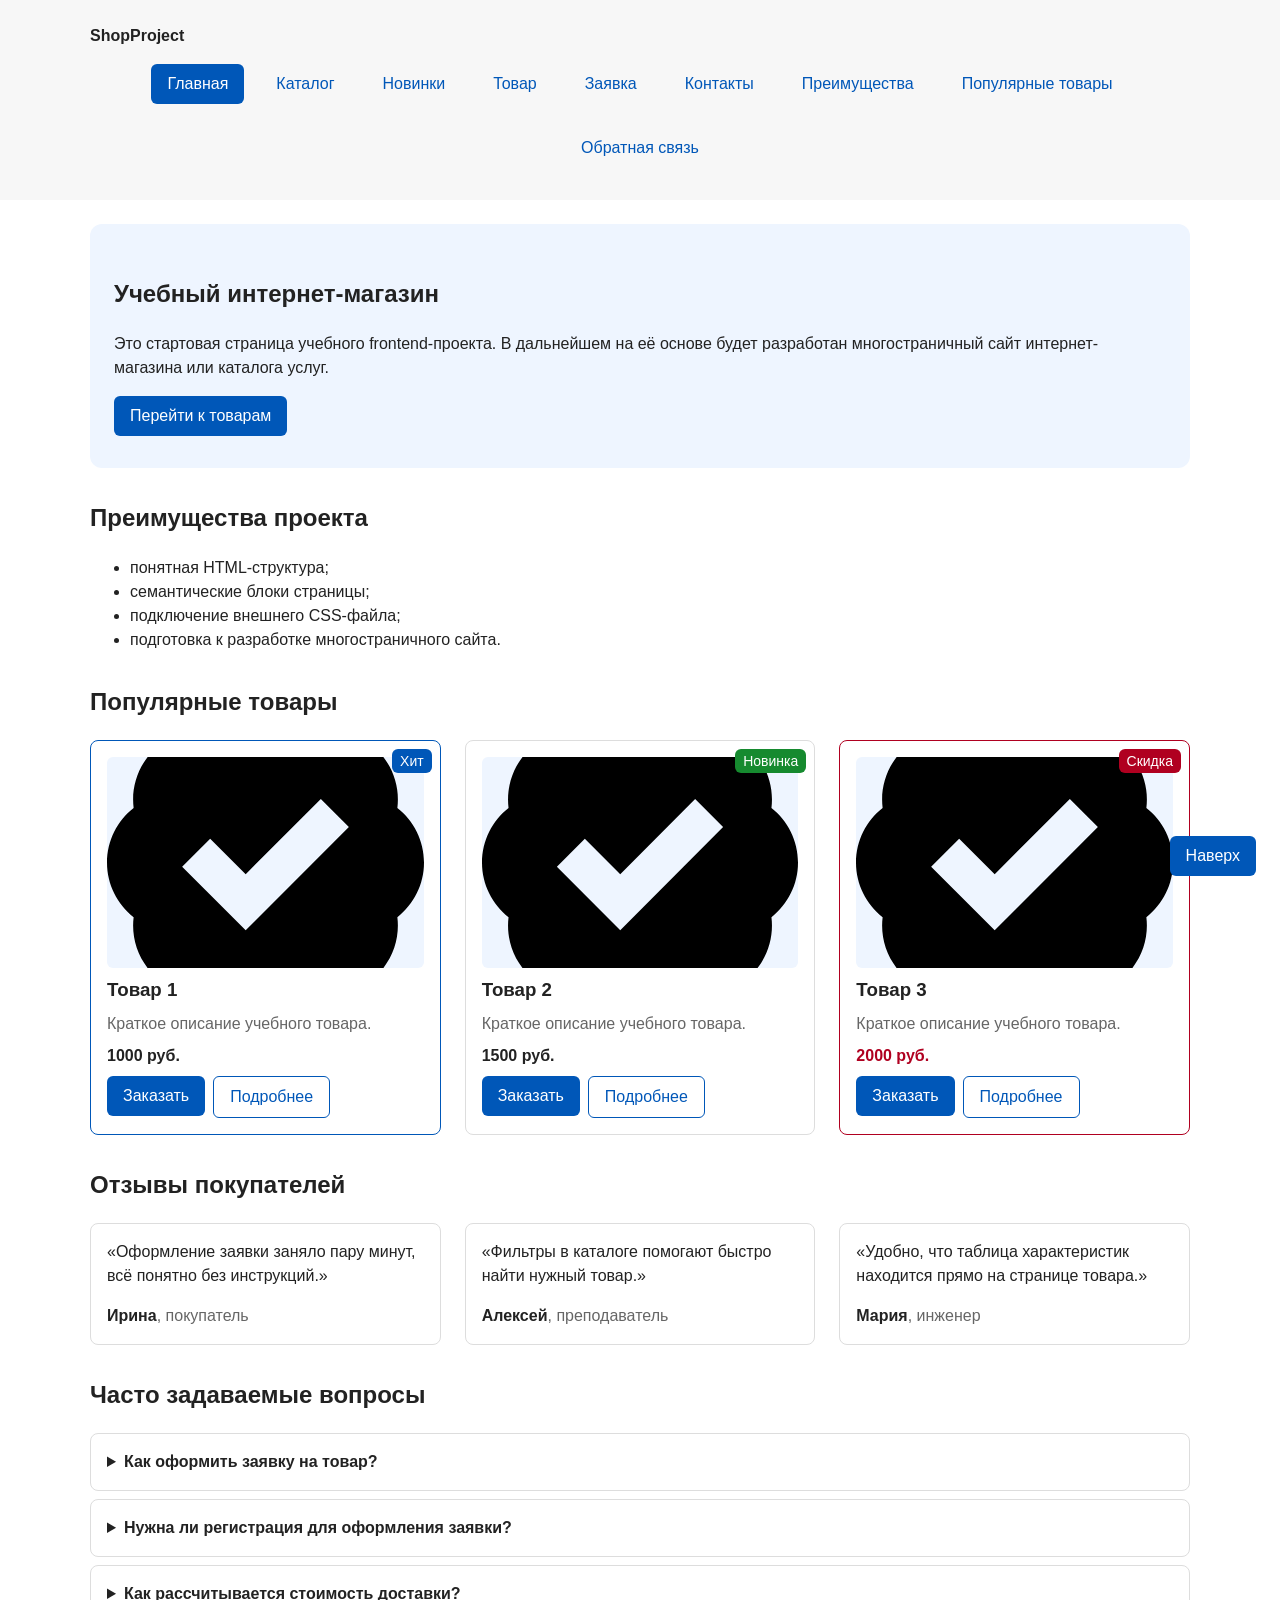
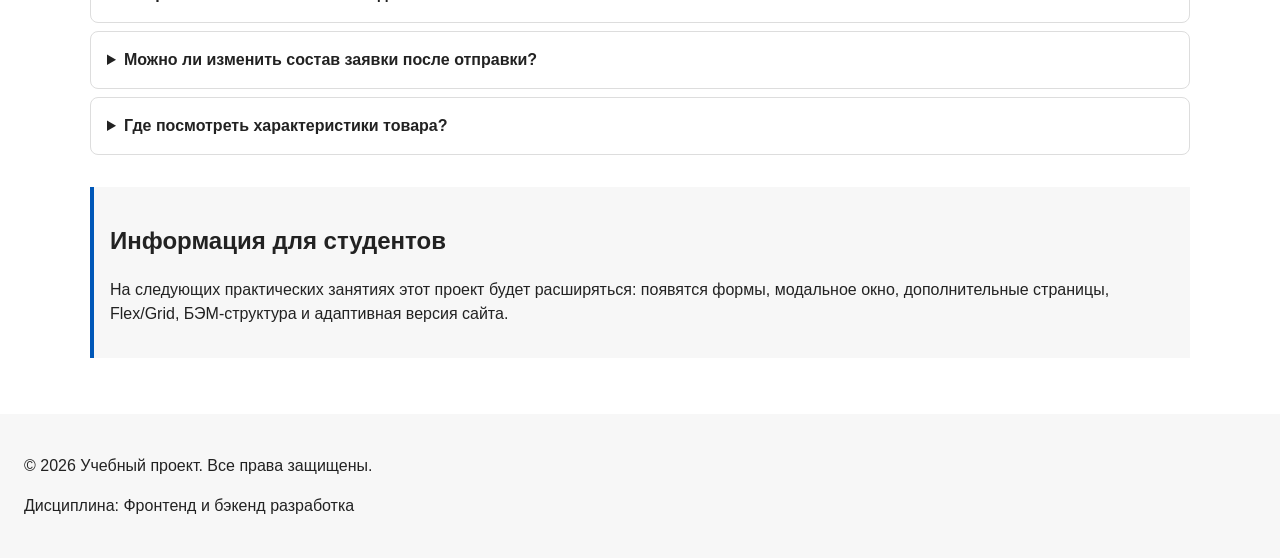
==== index.html @ cd1ceaf6 "chore: перенос проекта КР №1 как основы КР №3 Исходный код взят из github.com/gothplug/kr1_front (ве" ====
<!DOCTYPE html>
<html lang="ru">
<head>
  <meta property="og:type" content="website">
  <meta property="og:title" content="Учебный интернет-магазин">
  <meta property="og:description" content="Учебный frontend-проект интернет-магазина.">
  <meta property="og:image" content="https://gothplug.github.io/kr1_front/images/preview.jpg">
  <meta charset="UTF-8">
  <meta name="viewport" content="width=device-width, initial-scale=1.0">
  <meta name="description" content="Главная страница учебного интернет-магазина: преимущества проекта и популярные товары.">
  <title>Учебный интернет-магазин</title>
  <link rel="stylesheet" href="css/style.css">
  <script src="js/main.js" defer></script>
</head>
<body>
  <header>
    <div class="site-header">
      <a class="site-logo" href="index.html">ShopProject</a>

      <nav class="site-nav" aria-label="Основная навигация">
        <ul class="site-nav__list">
          <li class="site-nav__item"><a class="site-nav__link site-nav__link--active" href="index.html" aria-current="page">Главная</a></li>
          <li class="site-nav__item"><a class="site-nav__link" href="catalog.html">Каталог</a></li>
          <li class="site-nav__item"><a class="site-nav__link" href="category.html">Новинки</a></li>
          <li class="site-nav__item"><a class="site-nav__link" href="product.html">Товар</a></li>
          <li class="site-nav__item"><a class="site-nav__link" href="order.html">Заявка</a></li>
          <li class="site-nav__item"><a class="site-nav__link" href="contacts.html">Контакты</a></li>
          <li class="site-nav__item"><a class="site-nav__link" href="index.html#advantages">Преимущества</a></li>
          <li class="site-nav__item"><a class="site-nav__link" href="index.html#popular">Популярные товары</a></li>
          <li class="site-nav__item"><a class="site-nav__link" href="index.html#contacts">Обратная связь</a></li>
        </ul>
      </nav>
    </div>
  </header>

  <main>
    <section class="hero">
      <h1>Учебный интернет-магазин</h1>
      <p>
        Это стартовая страница учебного frontend-проекта.
        В дальнейшем на её основе будет разработан многостраничный сайт
        интернет-магазина или каталога услуг.
      </p>
      <a class="button button--primary" href="#popular">Перейти к товарам</a>
    </section>

    <section class="section" id="advantages">
      <h2>Преимущества проекта</h2>

      <ul class="advantages-list">
        <li>понятная HTML-структура;</li>
        <li>семантические блоки страницы;</li>
        <li>подключение внешнего CSS-файла;</li>
        <li>подготовка к разработке многостраничного сайта.</li>
      </ul>
    </section>

    <section class="section" id="popular">
      <h2>Популярные товары</h2>

      <div class="products-grid">
        <article class="product-card product-card--featured">
          <img class="product-card__image" src="images/product-1.svg" alt="Товар 1" width="600" height="400" loading="lazy">
          <span class="product-card__badge product-card__badge--hit">Хит</span>
          <h3 class="product-card__title">Товар 1</h3>
          <p class="product-card__description">Краткое описание учебного товара.</p>
          <p class="product-card__price">1000 руб.</p>
          <div class="product-card__actions">
            <button class="button button--primary product-card__button product-card__button--order" type="button" data-product="Товар 1">
              Заказать
            </button>
            <a class="button button--secondary product-card__button" href="product.html">Подробнее</a>
          </div>
        </article>

        <article class="product-card">
          <img class="product-card__image" src="images/product-2.svg" alt="Товар 2" width="600" height="400" loading="lazy">
          <span class="product-card__badge product-card__badge--new">Новинка</span>
          <h3 class="product-card__title">Товар 2</h3>
          <p class="product-card__description">Краткое описание учебного товара.</p>
          <p class="product-card__price">1500 руб.</p>
          <div class="product-card__actions">
            <button class="button button--primary product-card__button product-card__button--order" type="button" data-product="Товар 2">
              Заказать
            </button>
            <a class="button button--secondary product-card__button" href="product.html">Подробнее</a>
          </div>
        </article>

        <article class="product-card product-card--discount">
          <img class="product-card__image" src="images/product-3.svg" alt="Товар 3" width="600" height="400" loading="lazy">
          <span class="product-card__badge">Скидка</span>
          <h3 class="product-card__title">Товар 3</h3>
          <p class="product-card__description">Краткое описание учебного товара.</p>
          <p class="product-card__price">2000 руб.</p>
          <div class="product-card__actions">
            <button class="button button--primary product-card__button product-card__button--order" type="button" data-product="Товар 3">
              Заказать
            </button>
            <a class="button button--secondary product-card__button" href="product.html">Подробнее</a>
          </div>
        </article>
      </div>
    </section>

    <section class="section" id="reviews">
      <h2>Отзывы покупателей</h2>

      <div class="reviews-grid">
        <article class="review-card">
          <blockquote class="review-card__text">
            <p>Оформление заявки заняло пару минут, всё понятно без инструкций.</p>
          </blockquote>
          <p class="review-card__author">
            <cite class="review-card__name">Ирина</cite>,
            <span class="review-card__role">покупатель</span>
          </p>
        </article>

        <article class="review-card">
          <blockquote class="review-card__text">
            <p>Фильтры в каталоге помогают быстро найти нужный товар.</p>
          </blockquote>
          <p class="review-card__author">
            <cite class="review-card__name">Алексей</cite>,
            <span class="review-card__role">преподаватель</span>
          </p>
        </article>

        <article class="review-card">
          <blockquote class="review-card__text">
            <p>Удобно, что таблица характеристик находится прямо на странице товара.</p>
          </blockquote>
          <p class="review-card__author">
            <cite class="review-card__name">Мария</cite>,
            <span class="review-card__role">инженер</span>
          </p>
        </article>
      </div>
    </section>

    <section class="section" id="faq">
      <h2>Часто задаваемые вопросы</h2>

      <div class="faq">
        <details class="faq__item">
          <summary class="faq__question">Как оформить заявку на товар?</summary>
          <p class="faq__answer">
            Откройте карточку товара и нажмите «Оформить заявку» либо заполните форму
            на странице «Заявка».
          </p>
        </details>

        <details class="faq__item">
          <summary class="faq__question">Нужна ли регистрация для оформления заявки?</summary>
          <p class="faq__answer">
            Нет. Для отправки заявки достаточно указать имя, e-mail и телефон.
          </p>
        </details>

        <details class="faq__item">
          <summary class="faq__question">Как рассчитывается стоимость доставки?</summary>
          <p class="faq__answer">
            Стоимость доставки зависит от региона. Точная сумма указывается
            в ответе на заявку.
          </p>
        </details>

        <details class="faq__item">
          <summary class="faq__question">Можно ли изменить состав заявки после отправки?</summary>
          <p class="faq__answer">
            Да, для этого свяжитесь с нами по телефону или через форму обратной связи
            на странице «Контакты».
          </p>
        </details>

        <details class="faq__item">
          <summary class="faq__question">Где посмотреть характеристики товара?</summary>
          <p class="faq__answer">
            Характеристики приведены в таблице на странице товара. Перейти к ней можно
            из каталога по ссылке «Подробнее».
          </p>
        </details>
      </div>
    </section>

    <aside class="aside-info">
      <h2>Информация для студентов</h2>
      <p>
        На следующих практических занятиях этот проект будет расширяться:
        появятся формы, модальное окно, дополнительные страницы, Flex/Grid,
        БЭМ-структура и адаптивная версия сайта.
      </p>
    </aside>
  </main>

  <footer id="contacts">
    <p>&copy; 2026 Учебный проект. Все права защищены.</p>
    <p>Дисциплина: Фронтенд и бэкенд разработка</p>
  </footer>

  <dialog
    class="order-dialog"
    id="order-dialog"
    aria-labelledby="order-dialog-title"
    aria-describedby="order-dialog-hint"
  >
    <button
      class="order-dialog__close"
      type="button"
      id="close-order-dialog"
      aria-label="Закрыть окно"
    >&times;</button>

    <h2 class="order-dialog__title" id="order-dialog-title">Оформление заявки</h2>

    <p class="order-dialog__hint" id="order-dialog-hint" aria-live="polite">
      Выбранный товар: <span id="selected-product-name">не выбран</span>
    </p>

    <form class="order-form" id="order-form" action="#" method="post" novalidate>
      <input id="selected-product" name="selected-product" type="hidden">

      <div class="order-form__field">
        <label class="order-form__label" for="order-name">Имя</label>
        <input
          class="order-form__input"
          id="order-name"
          name="name"
          type="text"
          placeholder="Введите ваше имя"
          minlength="2"
          autocomplete="given-name"
          required
        >
      </div>

      <div class="order-form__field">
        <label class="order-form__label" for="order-email">E-mail</label>
        <input
          class="order-form__input"
          id="order-email"
          name="email"
          type="email"
          placeholder="example@mail.ru"
          autocomplete="email"
          required
        >
      </div>

      <div class="order-form__field">
        <label class="order-form__label" for="order-phone">Телефон</label>
        <input
          class="order-form__input"
          id="order-phone"
          name="phone"
          type="tel"
          inputmode="tel"
          autocomplete="tel"
          placeholder="+7 (900) 000-00-00"
          pattern="^\+7 \(\d{3}\) \d{3}-\d{2}-\d{2}$"
          aria-describedby="order-phone-hint"
          required
        >
        <small class="order-form__hint" id="order-phone-hint">Формат: +7 (900) 000-00-00</small>
      </div>

      <div class="order-form__field">
        <label class="order-form__label" for="order-date">Дата связи</label>
        <input
          class="order-form__input"
          id="order-date"
          name="date"
          type="date"
        >
      </div>

      <div class="order-form__field">
        <label class="order-form__label" for="order-topic">Тема заявки</label>
        <select
          class="order-form__input"
          id="order-topic"
          name="topic"
          required
        >
          <option value="">Выберите тему</option>
          <option value="product">Заказ товара</option>
          <option value="consultation">Консультация</option>
          <option value="delivery">Доставка</option>
        </select>
      </div>

      <div class="order-form__field">
        <label class="order-form__label" for="order-comment">Комментарий</label>
        <textarea
          class="order-form__input"
          id="order-comment"
          name="comment"
          rows="4"
          placeholder="Укажите дополнительную информацию"
        ></textarea>
      </div>

      <div class="order-form__field order-form__field--checkbox">
        <label class="order-form__label order-form__label--checkbox">
          <input
            class="order-form__checkbox"
            id="order-agreement"
            name="agreement"
            type="checkbox"
            required
          >
          Я согласен на обработку данных
        </label>
      </div>

      <div class="order-form__actions">
        <button class="button button--primary" type="submit">
          Отправить заявку
        </button>
      </div>
    </form>
  </dialog>

  <p class="success-message" id="success-message" role="status" hidden>
    Форма успешно отправлена!
  </p>

  <a class="to-top" href="#" aria-label="Наверх">Наверх</a>
</body>
</html>
---- css/style.css ----
/* ===============================
   1. Переменные проекта
   =============================== */

:root {
  /* Основные цвета проекта */
  --color-bg: #ffffff;
  --color-text: #222222;
  --color-muted: #666666;
  --color-primary: #0057b8;
  --color-primary-dark: #003f86;
  --color-border: #dddddd;
  --color-surface: #f7f7f7;
  --color-surface-accent: #eef5ff;
  --color-danger: #b00020;
  --color-success: #168a2f;
  --color-success-bg: #eefaf0;
  --color-white: #ffffff;

  /* Отступы */
  --space-xs: 4px;
  --space-sm: 8px;
  --space-md: 16px;
  --space-lg: 24px;
  --space-xl: 32px;

  /* Скругления */
  --radius-sm: 6px;
  --radius-md: 8px;
  --radius-lg: 12px;

  /* Размеры */
  --container-width: 1100px;
}

/* ===============================
   2. Базовые стили
   =============================== */

* {
  box-sizing: border-box;
}

html {
  scroll-behavior: smooth;
}

body {
  margin: 0;
  font-family: Arial, sans-serif;
  line-height: 1.5;
  color: var(--color-text);
  background-color: var(--color-bg);
}

header,
main,
footer {
  padding: var(--space-lg);
}

header {
  background-color: var(--color-surface);
}

footer {
  background-color: var(--color-surface);
}

/* Хлебные крошки */
.breadcrumbs {
  max-width: var(--container-width);
  margin: 0 auto var(--space-md);
  font-size: 14px;
  color: var(--color-muted);
}

.breadcrumbs__link {
  color: var(--color-primary);
}

.breadcrumbs__current::before {
  content: " / ";
  color: var(--color-muted);
}

/* Разделитель между несколькими ссылками крошек */
.breadcrumbs__link + .breadcrumbs__link::before {
  content: " / ";
  color: var(--color-muted);
}

/* ===============================
   3. Общие элементы интерфейса
   =============================== */

a {
  color: var(--color-primary);
}

a:hover {
  color: var(--color-primary-dark);
}

:target {
  outline: 2px dashed var(--color-primary);
  outline-offset: 4px;
}

a:focus-visible {
  outline: 2px solid var(--color-primary);
  outline-offset: 3px;
}

/* ===============================
   Блок «Кнопка» и его модификаторы
   =============================== */

.button {
  display: inline-block;
  padding: var(--space-sm) var(--space-md);
  border: none;
  border-radius: var(--radius-sm);
  font: inherit;
  text-decoration: none;
  cursor: pointer;
}

.button--primary {
  color: var(--color-white);
  background-color: var(--color-primary);
}

.button--primary:hover {
  background-color: var(--color-primary-dark);
}

.button--secondary {
  color: var(--color-primary);
  background-color: transparent;
  border: 1px solid var(--color-primary);
}

.button--secondary:hover {
  color: var(--color-white);
  background-color: var(--color-primary);
}

.button:focus-visible {
  outline: 2px solid var(--color-primary);
  outline-offset: 3px;
}

.button:disabled,
.button--disabled {
  opacity: 0.6;
  cursor: not-allowed;
}

/* ===============================
   Блок «Кнопка наверх»
   =============================== */

.to-top {
  position: fixed;
  right: var(--space-lg);
  bottom: var(--space-lg);
  z-index: 10;
  padding: var(--space-sm) var(--space-md);
  color: var(--color-white);
  background-color: var(--color-primary);
  border-radius: var(--radius-sm);
  text-decoration: none;
}

.to-top:hover {
  color: var(--color-white);
  background-color: var(--color-primary-dark);
}

.to-top:focus-visible {
  outline: 2px solid var(--color-primary);
  outline-offset: 3px;
}

/* ===============================
   4. Хедер и навигация
   =============================== */

.site-header {
  max-width: var(--container-width);
  margin: 0 auto;
}

.site-logo {
  font-weight: bold;
  text-decoration: none;
  color: var(--color-text);
}

.site-nav__list {
  display: flex;
  flex-wrap: wrap;
  justify-content: center;
  align-items: center;
  gap: var(--space-md);
  padding: 0;
  margin: var(--space-md) 0 0;
  list-style: none;
}

.site-nav__item {
  margin-bottom: var(--space-sm);
}

.site-nav__link {
  display: inline-block;
  padding: var(--space-sm) var(--space-md);
  color: var(--color-primary);
  text-decoration: none;
  border-radius: var(--radius-sm);
}

.site-nav__link:hover {
  color: var(--color-white);
  background-color: var(--color-primary);
}

.site-nav__link--active,
.site-nav__link[aria-current="page"] {
  color: var(--color-white);
  background-color: var(--color-primary);
}

/* ===============================
   5. Компоненты страницы
   =============================== */

.hero {
  max-width: var(--container-width);
  margin: 0 auto var(--space-xl);
  padding: var(--space-xl) var(--space-lg);
  background-color: var(--color-surface-accent);
  border-radius: var(--radius-lg);
}

.section {
  max-width: var(--container-width);
  margin: 0 auto var(--space-xl);
}

.section h2 {
  margin-top: 0;
}

/* Карточка товара */
.product-card {
  position: relative;
  display: flex;
  flex-direction: column;
  gap: var(--space-sm);
  padding: var(--space-md);
  border: 1px solid var(--color-border);
  border-radius: var(--radius-md);
  background-color: var(--color-bg);
}

.product-card:hover {
  border-color: var(--color-primary);
}

.product-card--featured {
  border-color: var(--color-primary);
}

.product-card--discount {
  border-color: var(--color-danger);
}

/* Бейдж карточки: позиционируется относительно самой карточки */
.product-card__badge {
  position: absolute;
  top: var(--space-sm);
  right: var(--space-sm);
  z-index: 1;
  padding: 4px 8px;
  font-size: 14px;
  line-height: 1.2;
  color: var(--color-white);
  background-color: var(--color-danger);
  border-radius: var(--radius-sm);
}

.product-card__badge--hit {
  background-color: var(--color-primary);
}

.product-card__badge--new {
  background-color: var(--color-success);
}

/* Изображение карточки */
.product-card__image {
  display: block;
  width: 100%;
  height: auto;
  aspect-ratio: 3 / 2;
  object-fit: cover;
  border-radius: var(--radius-sm);
  background-color: var(--color-surface-accent);
}

.product-card__title {
  margin: 0;
  color: var(--color-text);
}

.product-card__description {
  margin: 0;
  color: var(--color-muted);
}

.product-card__price {
  margin: 0;
  font-weight: 700;
}

.product-card--discount .product-card__price {
  color: var(--color-danger);
}

.product-card__actions {
  display: flex;
  flex-wrap: wrap;
  gap: var(--space-sm);
  margin-top: auto;
}

.product-card__button {
  margin-top: auto;
  align-self: flex-start;
}

.product-card__actions .product-card__button {
  margin-top: 0;
}

.aside-info {
  max-width: var(--container-width);
  margin: 0 auto var(--space-xl);
  padding: var(--space-md);
  border-left: 4px solid var(--color-primary);
  background-color: var(--color-surface);
}

/* ===============================
   6. Каталог: раскладка, фильтры, сетка товаров
   =============================== */

.catalog-layout {
  max-width: var(--container-width);
  margin: 0 auto var(--space-xl);
  display: grid;
  grid-template-columns: 260px 1fr;
  grid-template-areas: "filters products";
  gap: var(--space-lg);
}

.catalog-filters {
  position: sticky;
  top: var(--space-md);
  z-index: 1;
  grid-area: filters;
  padding: var(--space-md);
  border: 1px solid var(--color-border);
  border-radius: var(--radius-md);
  background-color: var(--color-surface);
  align-self: start;
}

.catalog-filters h2 {
  margin-top: 0;
}

.catalog-products {
  grid-area: products;
  min-width: 0;
}

.filters-form {
  display: grid;
  gap: var(--space-md);
}

.filters-form__group {
  margin: 0;
  padding: var(--space-md);
  border: 1px solid var(--color-border);
  border-radius: var(--radius-sm);
  background-color: var(--color-bg);
}

.filters-form__legend {
  font-weight: 700;
  padding: 0 var(--space-xs);
}

.filters-form__label {
  display: block;
  margin-bottom: var(--space-sm);
}

/* Категории — чекбокс и подпись в одну строку */
.filters-form__label--choice {
  display: inline-flex;
  align-items: center;
  gap: var(--space-sm);
  cursor: pointer;
}

/* Подписи полей «От» и «До» — блок над инпутом */
.filters-form__label--price {
  display: block;
  margin: var(--space-sm) 0 var(--space-xs);
  font-size: 14px;
  color: var(--color-muted);
}

.filters-form__input {
  width: 100%;
  padding: 8px 10px;
  border: 1px solid var(--color-border);
  border-radius: var(--radius-sm);
  font: inherit;
}

.filters-form__input:hover {
  border-color: var(--color-primary);
}

.filters-form__input:focus-visible {
  outline: 2px solid var(--color-primary);
  outline-offset: 2px;
}

.products-grid {
  display: grid;
  grid-template-columns: repeat(3, 1fr);
  gap: var(--space-lg);
}

/* Категории каталога */
.catalog-categories {
  max-width: var(--container-width);
  margin: 0 auto var(--space-lg);
}

.catalog-categories__list {
  display: flex;
  flex-wrap: wrap;
  gap: var(--space-sm);
  padding: 0;
  margin: 0;
  list-style: none;
}

.catalog-categories__link {
  display: inline-block;
  padding: var(--space-xs) var(--space-md);
  border: 1px solid var(--color-border);
  border-radius: var(--radius-sm);
  text-decoration: none;
}

.catalog-categories__link:hover {
  border-color: var(--color-primary);
}

.catalog-categories__link:focus-visible {
  outline: 2px solid var(--color-primary);
  outline-offset: 3px;
}

.catalog-categories__link--active {
  color: var(--color-white);
  background-color: var(--color-primary);
  border-color: var(--color-primary);
}

/* ===============================
   7. Страница товара и таблица характеристик
   =============================== */

.product-detail {
  max-width: var(--container-width);
  margin: 0 auto var(--space-xl);
  display: grid;
  grid-template-columns: minmax(0, 1fr) minmax(0, 1fr);
  gap: var(--space-lg);
  align-items: start;
}

.product-detail__media {
  position: relative;
}

.product-detail__image {
  display: block;
  width: 100%;
  height: auto;
  border: 1px solid var(--color-border);
  border-radius: var(--radius-md);
  background-color: var(--color-surface-accent);
}

.product-detail__info {
  display: flex;
  flex-direction: column;
  gap: var(--space-sm);
  align-items: flex-start;
}

.product-detail__title {
  margin: 0;
}

.product-detail__description {
  margin: 0;
  color: var(--color-muted);
}

.product-detail__price {
  margin: 0;
  font-size: 20px;
  font-weight: 700;
}

.product-detail__meta {
  padding: 0;
  margin: 0;
  list-style: none;
  color: var(--color-muted);
}

.product-detail__list {
  padding-left: var(--space-lg);
  margin: 0;
}

.product-detail__list-item {
  margin-bottom: var(--space-xs);
}

.product-detail__actions {
  display: flex;
  flex-wrap: wrap;
  gap: var(--space-sm);
  margin-top: var(--space-sm);
}

.product-table {
  width: 100%;
  border-collapse: collapse;
  background-color: var(--color-bg);
}

.product-table caption {
  margin-bottom: var(--space-sm);
  font-weight: 700;
  text-align: left;
}

.product-table th,
.product-table td {
  padding: var(--space-sm) var(--space-md);
  border: 1px solid var(--color-border);
  text-align: left;
}

.product-table thead th {
  background-color: var(--color-surface);
}

.product-table tbody tr:hover {
  background-color: var(--color-surface-accent);
}

/* ===============================
   8. Форма заявки и модальное окно
   =============================== */

.order-dialog {
  position: relative;
  z-index: 100;
  width: min(100% - 32px, 560px);
  padding: var(--space-lg);
  border: none;
  border-radius: var(--radius-lg);
  animation: dialog-appear 0.2s ease-out;
}

.order-dialog::backdrop {
  background-color: rgba(0, 0, 0, 0.5);
  animation: backdrop-appear 0.2s ease-out;
}

@keyframes dialog-appear {
  from {
    opacity: 0;
    transform: translateY(-12px);
  }

  to {
    opacity: 1;
    transform: translateY(0);
  }
}

@keyframes backdrop-appear {
  from {
    opacity: 0;
  }

  to {
    opacity: 1;
  }
}

/* Кнопка закрытия модального окна */
.order-dialog__close {
  position: absolute;
  top: var(--space-sm);
  right: var(--space-sm);
  z-index: 1;
  width: 32px;
  height: 32px;
  padding: 0;
  font-size: 22px;
  line-height: 1;
  color: var(--color-muted);
  background-color: transparent;
  border: 1px solid var(--color-border);
  border-radius: var(--radius-sm);
  cursor: pointer;
}

.order-dialog__close:hover {
  color: var(--color-white);
  background-color: var(--color-danger);
  border-color: var(--color-danger);
}

.order-dialog__close:focus-visible {
  outline: 2px solid var(--color-primary);
  outline-offset: 3px;
}

.order-dialog__title {
  margin: 0 var(--space-xl) var(--space-xs) 0;
}

.order-dialog__hint {
  margin: 0 0 var(--space-md);
  font-size: 14px;
  color: var(--color-muted);
}

/* Форма */
.order-form {
  display: block;
}

/* Форма на отдельной странице заявки */
.order-form--page {
  max-width: 560px;
}

.order-form__field {
  margin-bottom: var(--space-md);
}

.order-form__field--checkbox {
  margin-top: var(--space-sm);
}

.order-form__label {
  display: block;
  margin-bottom: var(--space-xs);
}

.order-form__label--checkbox {
  display: inline-flex;
  align-items: center;
  gap: var(--space-sm);
  margin-bottom: 0;
  cursor: pointer;
}

.order-form__input {
  width: 100%;
  padding: 10px 12px;
  border: 1px solid var(--color-border);
  border-radius: var(--radius-sm);
  font: inherit;
}

.order-form__input:hover {
  border-color: var(--color-primary);
}

.order-form__input:focus-visible,
.order-form__checkbox:focus-visible,
.order-form__actions .button:focus-visible {
  outline: 2px solid var(--color-primary);
  outline-offset: 3px;
}

.order-form__checkbox {
  width: auto;
}

.order-form__hint {
  display: block;
  margin-top: var(--space-xs);
  color: var(--color-muted);
}

.order-form__input[aria-invalid="true"] {
  border-color: var(--color-danger);
}

.order-form__actions {
  display: flex;
  gap: var(--space-md);
  margin-top: var(--space-lg);
}

/* Сообщение об успехе */
.success-message {
  max-width: var(--container-width);
  margin: var(--space-lg) auto;
  padding: var(--space-md);
  border-left: 4px solid var(--color-success);
  background-color: var(--color-success-bg);
}

/* ===============================
   9. Отзывы и часто задаваемые вопросы
   =============================== */

.reviews-grid {
  display: grid;
  grid-template-columns: repeat(3, 1fr);
  gap: var(--space-lg);
}

.review-card {
  display: flex;
  flex-direction: column;
  gap: var(--space-md);
  padding: var(--space-md);
  border: 1px solid var(--color-border);
  border-radius: var(--radius-md);
  background-color: var(--color-bg);
}

.review-card:hover {
  border-color: var(--color-primary);
}

.review-card__text {
  margin: 0;
}

.review-card__text p {
  margin: 0;
}

.review-card__text p::before {
  content: "«";
}

.review-card__text p::after {
  content: "»";
}

.review-card__author {
  margin: auto 0 0;
  color: var(--color-muted);
}

.review-card__name {
  font-style: normal;
  font-weight: 700;
  color: var(--color-text);
}

/* Вопросы и ответы */
.faq {
  display: grid;
  gap: var(--space-sm);
}

.faq__item {
  padding: var(--space-md);
  border: 1px solid var(--color-border);
  border-radius: var(--radius-md);
  background-color: var(--color-bg);
}

.faq__item[open] {
  border-color: var(--color-primary);
}

.faq__question {
  cursor: pointer;
  font-weight: 700;
}

.faq__question:hover {
  color: var(--color-primary);
}

.faq__question:focus-visible {
  outline: 2px solid var(--color-primary);
  outline-offset: 3px;
}

.faq__answer {
  margin: var(--space-sm) 0 0;
  color: var(--color-muted);
}

/* ===============================
   10. Адаптив
   =============================== */

@media (max-width: 900px) {
  .products-grid {
    grid-template-columns: repeat(2, 1fr);
  }

  .reviews-grid {
    grid-template-columns: repeat(2, 1fr);
  }
}

@media (max-width: 720px) {
  .catalog-layout {
    grid-template-columns: 1fr;
    grid-template-areas:
      "filters"
      "products";
  }

  .catalog-filters {
    position: static;
  }

  .product-detail {
    grid-template-columns: 1fr;
  }
}

@media (max-width: 520px) {
  .products-grid {
    grid-template-columns: 1fr;
  }

  .reviews-grid {
    grid-template-columns: 1fr;
  }

  header,
  main,
  footer {
    padding: var(--space-md);
  }

  .to-top {
    right: var(--space-md);
    bottom: var(--space-md);
  }
}
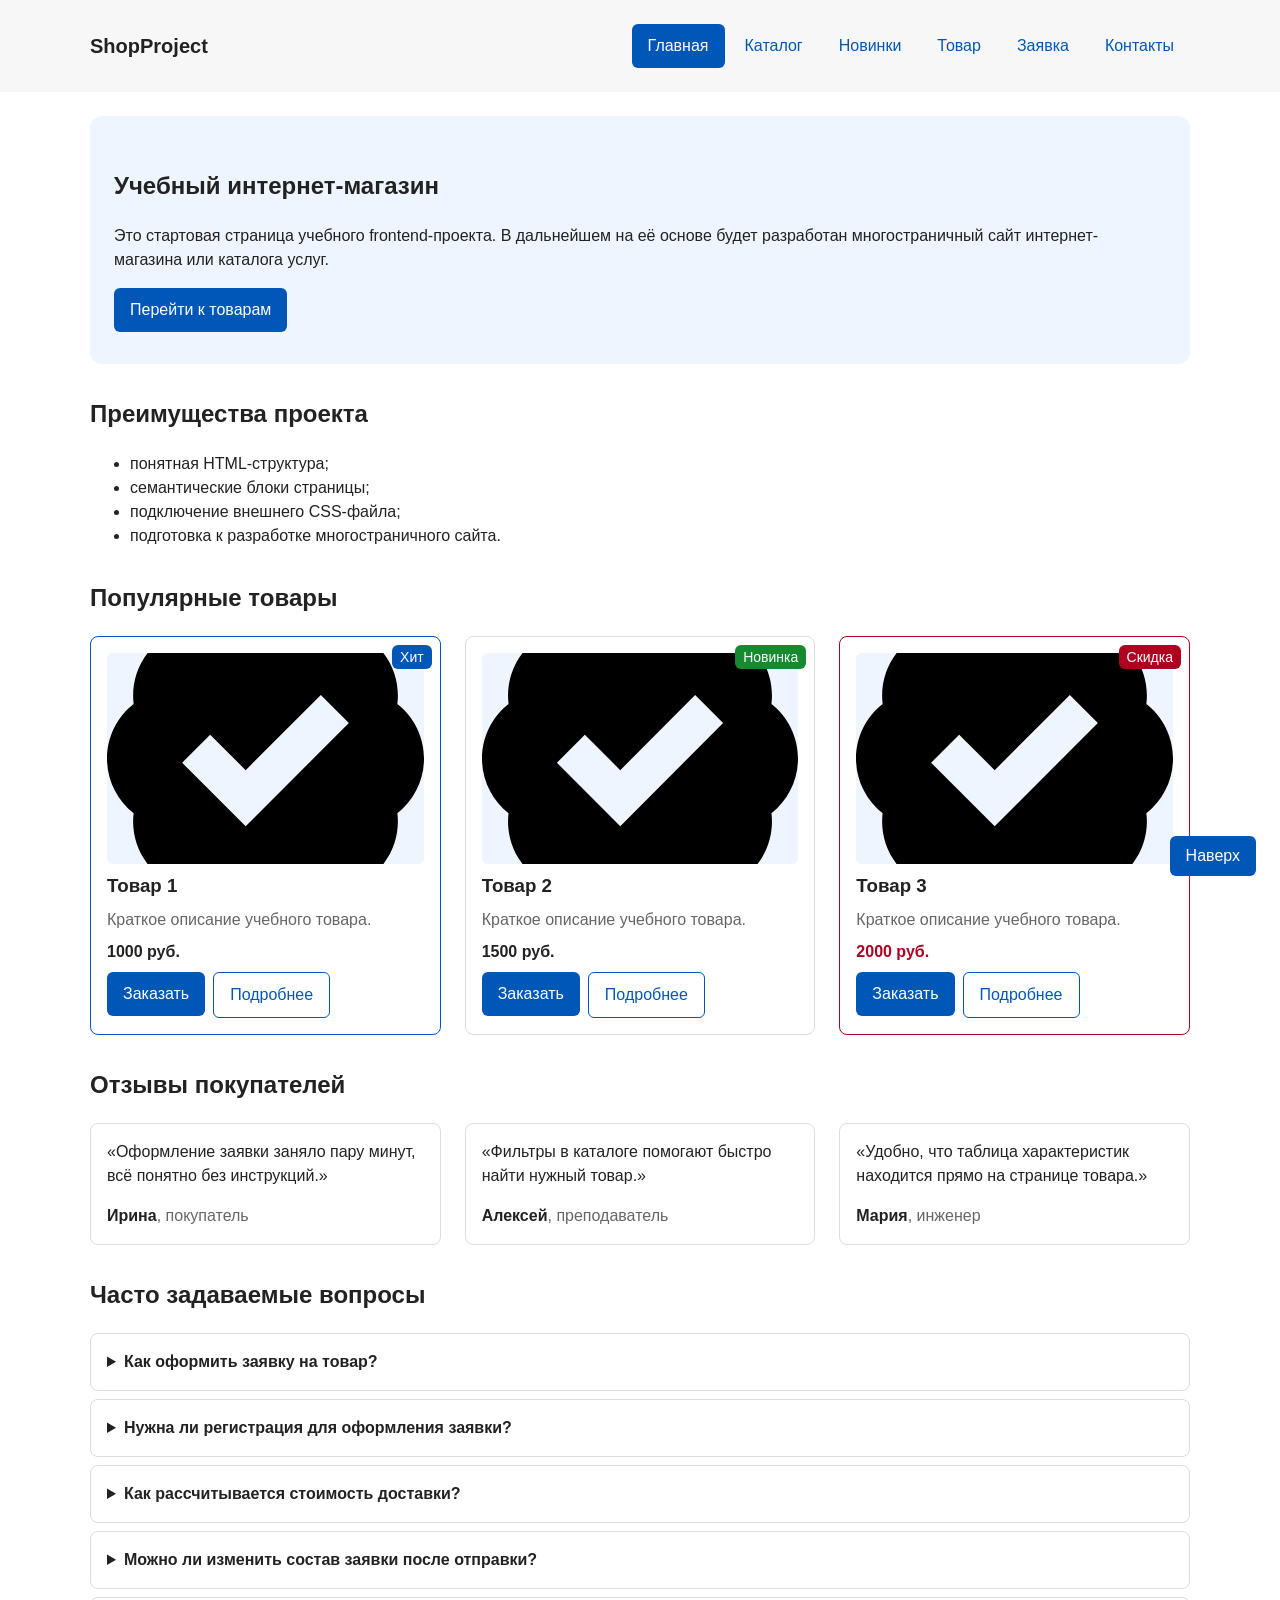
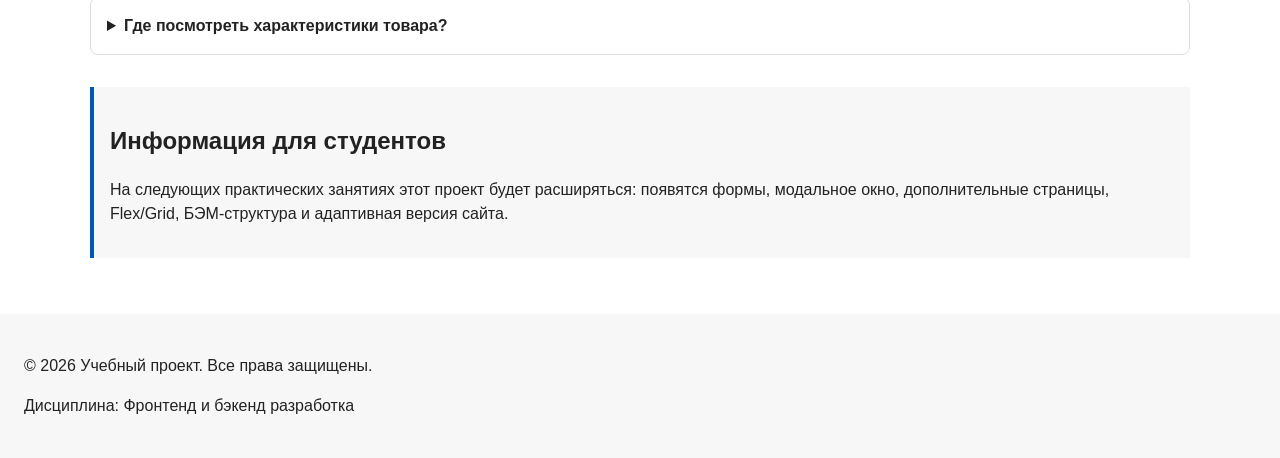
==== commit 85dccc77: "feat: Mobile First, файл responsive.css и мобильное меню - базовые стили style.css переписаны под те" ====
--- a/index.html
+++ b/index.html
@@ -1,15 +1,17 @@
 <!DOCTYPE html>
 <html lang="ru">
 <head>
+  <meta charset="UTF-8">
   <meta property="og:type" content="website">
   <meta property="og:title" content="Учебный интернет-магазин">
   <meta property="og:description" content="Учебный frontend-проект интернет-магазина.">
   <meta property="og:image" content="https://gothplug.github.io/kr1_front/images/preview.jpg">
-  <meta charset="UTF-8">
   <meta name="viewport" content="width=device-width, initial-scale=1.0">
   <meta name="description" content="Главная страница учебного интернет-магазина: преимущества проекта и популярные товары.">
   <title>Учебный интернет-магазин</title>
+  <script>document.documentElement.classList.add("js");</script>
   <link rel="stylesheet" href="css/style.css">
+  <link rel="stylesheet" href="css/responsive.css">
   <script src="js/main.js" defer></script>
 </head>
 <body>
@@ -17,7 +19,17 @@
     <div class="site-header">
       <a class="site-logo" href="index.html">ShopProject</a>
 
-      <nav class="site-nav" aria-label="Основная навигация">
+      <button
+        class="menu-toggle"
+        type="button"
+        aria-expanded="false"
+        aria-controls="site-nav"
+      >
+        <span class="menu-toggle__icon" aria-hidden="true"></span>
+        <span class="menu-toggle__text">Меню</span>
+      </button>
+
+      <nav class="site-nav" id="site-nav" aria-label="Основная навигация">
         <ul class="site-nav__list">
           <li class="site-nav__item"><a class="site-nav__link site-nav__link--active" href="index.html" aria-current="page">Главная</a></li>
           <li class="site-nav__item"><a class="site-nav__link" href="catalog.html">Каталог</a></li>
@@ -25,9 +37,6 @@
           <li class="site-nav__item"><a class="site-nav__link" href="product.html">Товар</a></li>
           <li class="site-nav__item"><a class="site-nav__link" href="order.html">Заявка</a></li>
           <li class="site-nav__item"><a class="site-nav__link" href="contacts.html">Контакты</a></li>
-          <li class="site-nav__item"><a class="site-nav__link" href="index.html#advantages">Преимущества</a></li>
-          <li class="site-nav__item"><a class="site-nav__link" href="index.html#popular">Популярные товары</a></li>
-          <li class="site-nav__item"><a class="site-nav__link" href="index.html#contacts">Обратная связь</a></li>
         </ul>
       </nav>
     </div>
--- a/css/style.css
+++ b/css/style.css
@@ -51,12 +51,16 @@
   line-height: 1.5;
   color: var(--color-text);
   background-color: var(--color-bg);
-}
-
+  /* Длинные слова и ссылки переносятся, а не растягивают страницу вбок */
+  overflow-wrap: break-word;
+}
+
+/* Mobile First: базовые отступы рассчитаны на телефон,
+   на широких экранах их увеличивает responsive.css */
 header,
 main,
 footer {
-  padding: var(--space-lg);
+  padding: var(--space-md);
 }
 
 header {
@@ -118,7 +122,9 @@
 
 .button {
   display: inline-block;
-  padding: var(--space-sm) var(--space-md);
+  /* Минимальная высота 44px — удобная цель для пальца */
+  min-height: 44px;
+  padding: 10px var(--space-md);
   border: none;
   border-radius: var(--radius-sm);
   font: inherit;
@@ -163,8 +169,8 @@
 
 .to-top {
   position: fixed;
-  right: var(--space-lg);
-  bottom: var(--space-lg);
+  right: var(--space-md);
+  bottom: var(--space-md);
   z-index: 10;
   padding: var(--space-sm) var(--space-md);
   color: var(--color-white);
@@ -187,35 +193,120 @@
    4. Хедер и навигация
    =============================== */
 
+/* Шапка — Flexbox: логотип слева, кнопка меню справа,
+   навигация переносится на отдельную строку на всю ширину */
 .site-header {
   max-width: var(--container-width);
   margin: 0 auto;
+  display: flex;
+  flex-wrap: wrap;
+  align-items: center;
+  justify-content: space-between;
+  gap: var(--space-sm) var(--space-md);
 }
 
 .site-logo {
+  font-size: 20px;
   font-weight: bold;
   text-decoration: none;
   color: var(--color-text);
 }
 
+/* Кнопка мобильного меню («бургер») */
+.menu-toggle {
+  /* Без JavaScript меню не сворачивается, поэтому и кнопка не нужна */
+  display: none;
+  align-items: center;
+  gap: var(--space-sm);
+  min-height: 44px;
+  padding: var(--space-sm) var(--space-md);
+  font: inherit;
+  color: var(--color-primary);
+  background-color: var(--color-bg);
+  border: 1px solid var(--color-primary);
+  border-radius: var(--radius-sm);
+  cursor: pointer;
+}
+
+.js .menu-toggle {
+  display: inline-flex;
+}
+
+.menu-toggle:hover {
+  color: var(--color-white);
+  background-color: var(--color-primary);
+}
+
+/* Три полоски из одного элемента и двух псевдоэлементов */
+.menu-toggle__icon,
+.menu-toggle__icon::before,
+.menu-toggle__icon::after {
+  display: block;
+  width: 18px;
+  height: 2px;
+  background-color: currentColor;
+  border-radius: 1px;
+  transition: transform 0.2s ease, background-color 0.2s ease;
+}
+
+.menu-toggle__icon {
+  position: relative;
+}
+
+.menu-toggle__icon::before,
+.menu-toggle__icon::after {
+  content: "";
+  position: absolute;
+  left: 0;
+}
+
+.menu-toggle__icon::before {
+  top: -6px;
+}
+
+.menu-toggle__icon::after {
+  top: 6px;
+}
+
+/* Открытое меню: полоски превращаются в крестик */
+.menu-toggle[aria-expanded="true"] .menu-toggle__icon {
+  background-color: transparent;
+}
+
+.menu-toggle[aria-expanded="true"] .menu-toggle__icon::before {
+  transform: translateY(6px) rotate(45deg);
+}
+
+.menu-toggle[aria-expanded="true"] .menu-toggle__icon::after {
+  transform: translateY(-6px) rotate(-45deg);
+}
+
+/* Навигация на телефоне — вертикальный список на всю ширину */
+.site-nav {
+  flex-basis: 100%;
+}
+
+.js .site-nav {
+  display: none;
+}
+
+.js .site-nav.site-nav--open {
+  display: block;
+}
+
 .site-nav__list {
   display: flex;
-  flex-wrap: wrap;
-  justify-content: center;
-  align-items: center;
-  gap: var(--space-md);
+  flex-direction: column;
+  gap: var(--space-xs);
   padding: 0;
-  margin: var(--space-md) 0 0;
+  margin: var(--space-sm) 0 0;
   list-style: none;
 }
 
-.site-nav__item {
-  margin-bottom: var(--space-sm);
-}
-
 .site-nav__link {
-  display: inline-block;
-  padding: var(--space-sm) var(--space-md);
+  display: block;
+  min-height: 44px;
+  padding: 10px var(--space-md);
   color: var(--color-primary);
   text-decoration: none;
   border-radius: var(--radius-sm);
@@ -239,7 +330,7 @@
 .hero {
   max-width: var(--container-width);
   margin: 0 auto var(--space-xl);
-  padding: var(--space-xl) var(--space-lg);
+  padding: var(--space-lg) var(--space-md);
   background-color: var(--color-surface-accent);
   border-radius: var(--radius-lg);
 }
@@ -357,19 +448,20 @@
    6. Каталог: раскладка, фильтры, сетка товаров
    =============================== */
 
+/* Каталог на телефоне: фильтры над списком, одна колонка.
+   Колонку фильтров слева добавляет responsive.css с 1024px */
 .catalog-layout {
   max-width: var(--container-width);
   margin: 0 auto var(--space-xl);
   display: grid;
-  grid-template-columns: 260px 1fr;
-  grid-template-areas: "filters products";
+  grid-template-columns: minmax(0, 1fr);
+  grid-template-areas:
+    "filters"
+    "products";
   gap: var(--space-lg);
 }
 
 .catalog-filters {
-  position: sticky;
-  top: var(--space-md);
-  z-index: 1;
   grid-area: filters;
   padding: var(--space-md);
   border: 1px solid var(--color-border);
@@ -428,6 +520,7 @@
 
 .filters-form__input {
   width: 100%;
+  min-height: 44px;
   padding: 8px 10px;
   border: 1px solid var(--color-border);
   border-radius: var(--radius-sm);
@@ -443,9 +536,11 @@
   outline-offset: 2px;
 }
 
+/* Сетка карточек — CSS Grid. На телефоне одна колонка,
+   2 и 3 колонки включаются в responsive.css */
 .products-grid {
   display: grid;
-  grid-template-columns: repeat(3, 1fr);
+  grid-template-columns: minmax(0, 1fr);
   gap: var(--space-lg);
 }
 
@@ -495,7 +590,7 @@
   max-width: var(--container-width);
   margin: 0 auto var(--space-xl);
   display: grid;
-  grid-template-columns: minmax(0, 1fr) minmax(0, 1fr);
+  grid-template-columns: minmax(0, 1fr);
   gap: var(--space-lg);
   align-items: start;
 }
@@ -698,6 +793,7 @@
 
 .order-form__input {
   width: 100%;
+  min-height: 44px;
   padding: 10px 12px;
   border: 1px solid var(--color-border);
   border-radius: var(--radius-sm);
@@ -716,7 +812,9 @@
 }
 
 .order-form__checkbox {
-  width: auto;
+  width: 20px;
+  height: 20px;
+  flex-shrink: 0;
 }
 
 .order-form__hint {
@@ -731,6 +829,7 @@
 
 .order-form__actions {
   display: flex;
+  flex-wrap: wrap;
   gap: var(--space-md);
   margin-top: var(--space-lg);
 }
@@ -750,7 +849,7 @@
 
 .reviews-grid {
   display: grid;
-  grid-template-columns: repeat(3, 1fr);
+  grid-template-columns: minmax(0, 1fr);
   gap: var(--space-lg);
 }
 
@@ -831,54 +930,4 @@
   color: var(--color-muted);
 }
 
-/* ===============================
-   10. Адаптив
-   =============================== */
-
-@media (max-width: 900px) {
-  .products-grid {
-    grid-template-columns: repeat(2, 1fr);
-  }
-
-  .reviews-grid {
-    grid-template-columns: repeat(2, 1fr);
-  }
-}
-
-@media (max-width: 720px) {
-  .catalog-layout {
-    grid-template-columns: 1fr;
-    grid-template-areas:
-      "filters"
-      "products";
-  }
-
-  .catalog-filters {
-    position: static;
-  }
-
-  .product-detail {
-    grid-template-columns: 1fr;
-  }
-}
-
-@media (max-width: 520px) {
-  .products-grid {
-    grid-template-columns: 1fr;
-  }
-
-  .reviews-grid {
-    grid-template-columns: 1fr;
-  }
-
-  header,
-  main,
-  footer {
-    padding: var(--space-md);
-  }
-
-  .to-top {
-    right: var(--space-md);
-    bottom: var(--space-md);
-  }
-}+/* Адаптивные правила (медиазапросы) вынесены в отдельный файл css/responsive.css */
--- a/css/responsive.css
+++ b/css/responsive.css
@@ -0,0 +1,128 @@
+/* =========================================================
+   responsive.css — адаптивные стили проекта (Mobile First)
+
+   Подключается ПОСЛЕ style.css, поэтому может переопределять
+   базовые правила. Базовые стили в style.css рассчитаны на
+   телефон (от 320px). Здесь — только то, что меняется при
+   увеличении экрана: медиазапросы с min-width.
+
+   Контрольные точки:
+     600px  — крупный телефон, маленький планшет
+     768px  — планшет
+     1024px — небольшой desktop
+     1440px — широкий desktop
+
+   Содержание:
+     0. Правила для любых экранов
+     1. От 600px
+     2. От 768px
+     3. От 1024px
+     4. От 1440px
+   ========================================================= */
+
+
+/* =========================================================
+   0. Правила для любых экранов
+   ========================================================= */
+
+/* Картинки и видео никогда не шире своего контейнера */
+img,
+video {
+  max-width: 100%;
+  height: auto;
+}
+
+
+/* =========================================================
+   1. От 600px — крупный телефон, маленький планшет
+   ========================================================= */
+
+@media (min-width: 600px) {
+  /* Карточки товаров и отзывы — по две в ряд */
+  .products-grid,
+  .reviews-grid {
+    grid-template-columns: repeat(2, minmax(0, 1fr));
+  }
+}
+
+
+/* =========================================================
+   2. От 768px — планшет
+   ========================================================= */
+
+@media (min-width: 768px) {
+  header,
+  main,
+  footer {
+    padding: var(--space-lg);
+  }
+
+  .hero {
+    padding: var(--space-xl) var(--space-lg);
+  }
+
+  /* Страница товара: фото и описание рядом */
+  .product-detail {
+    grid-template-columns: repeat(2, minmax(0, 1fr));
+  }
+
+  .to-top {
+    right: var(--space-lg);
+    bottom: var(--space-lg);
+  }
+}
+
+
+/* =========================================================
+   3. От 1024px — небольшой desktop
+   ========================================================= */
+
+@media (min-width: 1024px) {
+  /* Меню всегда видно, кнопка-«бургер» не нужна */
+  .menu-toggle,
+  .js .menu-toggle {
+    display: none;
+  }
+
+  .site-nav,
+  .js .site-nav {
+    display: block;
+    flex-basis: auto;
+  }
+
+  .site-nav__list {
+    flex-direction: row;
+    flex-wrap: wrap;
+    margin: 0;
+  }
+
+  /* Каталог: фильтры колонкой слева, товары справа */
+  .catalog-layout {
+    grid-template-columns: 260px minmax(0, 1fr);
+    grid-template-areas: "filters products";
+  }
+
+  /* Фильтры «прилипают» при прокрутке длинного списка */
+  .catalog-filters {
+    position: sticky;
+    top: var(--space-md);
+    z-index: 1;
+  }
+
+  .products-grid,
+  .reviews-grid {
+    grid-template-columns: repeat(3, minmax(0, 1fr));
+  }
+}
+
+
+/* =========================================================
+   4. От 1440px — широкий desktop
+   ========================================================= */
+
+@media (min-width: 1440px) {
+  /* Контейнер шире, чтобы на большом мониторе не было пустых полей */
+  :root {
+    --container-width: 1240px;
+  }
+}
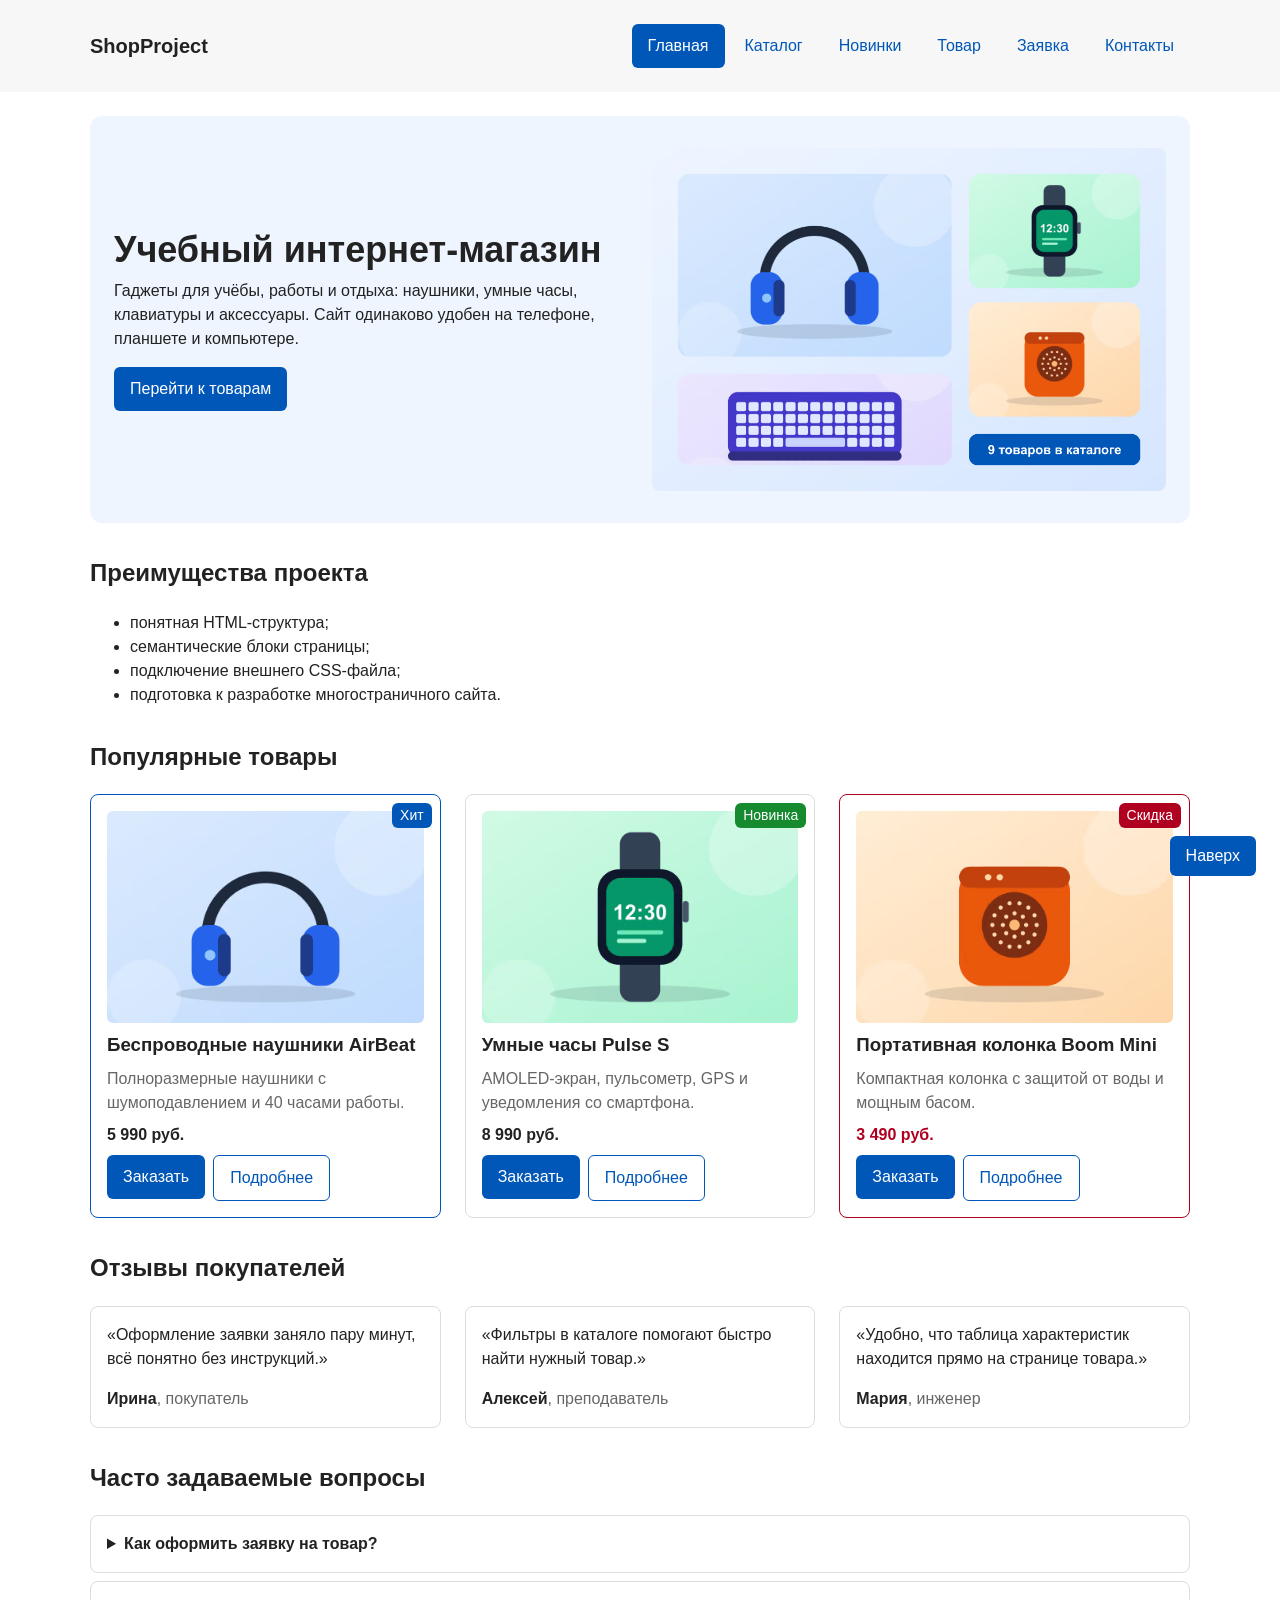
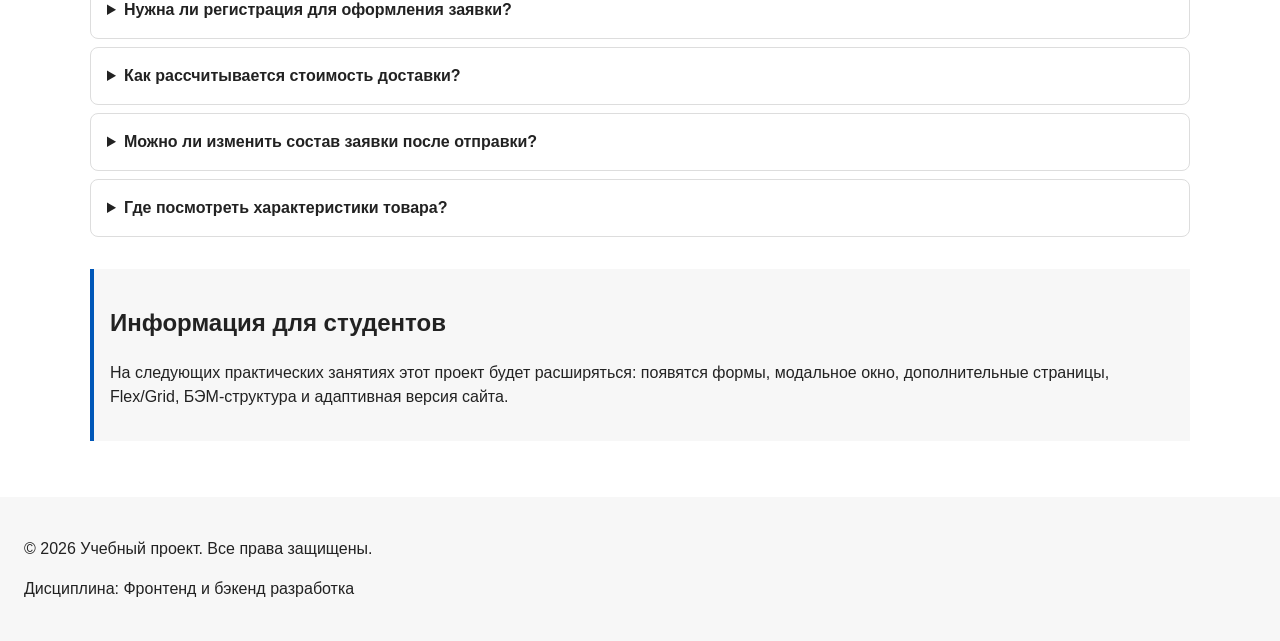
==== commit add8b365: "feat: адаптивные изображения и настоящие товары - картинки товаров в 3 ширинах (400/800/1200) и 3 фо" ====
--- a/index.html
+++ b/index.html
@@ -44,13 +44,39 @@
 
   <main>
     <section class="hero">
-      <h1>Учебный интернет-магазин</h1>
-      <p>
-        Это стартовая страница учебного frontend-проекта.
-        В дальнейшем на её основе будет разработан многостраничный сайт
-        интернет-магазина или каталога услуг.
-      </p>
-      <a class="button button--primary" href="#popular">Перейти к товарам</a>
+      <div class="hero__content">
+        <h1>Учебный интернет-магазин</h1>
+        <p>
+          Гаджеты для учёбы, работы и отдыха: наушники, умные часы, клавиатуры
+          и аксессуары. Сайт одинаково удобен на телефоне, планшете и компьютере.
+        </p>
+        <a class="button button--primary" href="#popular">Перейти к товарам</a>
+      </div>
+
+      <!-- Art direction: с 768px — широкий кадр с несколькими товарами,
+           на телефоне — крупный кадр с одним товаром -->
+      <picture class="hero__media">
+        <source media="(min-width: 768px)" type="image/avif"
+                srcset="images/hero/hero-desktop-960.avif 960w, images/hero/hero-desktop-1440.avif 1440w"
+                sizes="(min-width: 1440px) 610px, 50vw" width="1200" height="800">
+        <source media="(min-width: 768px)" type="image/webp"
+                srcset="images/hero/hero-desktop-960.webp 960w, images/hero/hero-desktop-1440.webp 1440w"
+                sizes="(min-width: 1440px) 610px, 50vw" width="1200" height="800">
+        <source media="(min-width: 768px)"
+                srcset="images/hero/hero-desktop-960.jpg 960w, images/hero/hero-desktop-1440.jpg 1440w"
+                sizes="(min-width: 1440px) 610px, 50vw" width="1200" height="800">
+        <source type="image/avif"
+                srcset="images/hero/hero-mobile-480.avif 480w, images/hero/hero-mobile-800.avif 800w"
+                sizes="100vw">
+        <source type="image/webp"
+                srcset="images/hero/hero-mobile-480.webp 480w, images/hero/hero-mobile-800.webp 800w"
+                sizes="100vw">
+        <img class="hero__image" src="images/hero/hero-mobile-800.jpg"
+             srcset="images/hero/hero-mobile-480.jpg 480w, images/hero/hero-mobile-800.jpg 800w"
+             sizes="100vw"
+             alt="Товары из каталога: наушники, умные часы, колонка и клавиатура"
+             width="800" height="600" fetchpriority="high">
+      </picture>
     </section>
 
     <section class="section" id="advantages">
@@ -69,13 +95,20 @@
 
       <div class="products-grid">
         <article class="product-card product-card--featured">
-          <img class="product-card__image" src="images/product-1.svg" alt="Товар 1" width="600" height="400" loading="lazy">
+          <picture>
+            <source type="image/avif" srcset="images/products/product-1-400.avif 400w, images/products/product-1-800.avif 800w, images/products/product-1-1200.avif 1200w" sizes="(min-width: 1440px) 400px, (min-width: 1024px) 340px, (min-width: 600px) 50vw, 100vw">
+            <source type="image/webp" srcset="images/products/product-1-400.webp 400w, images/products/product-1-800.webp 800w, images/products/product-1-1200.webp 1200w" sizes="(min-width: 1440px) 400px, (min-width: 1024px) 340px, (min-width: 600px) 50vw, 100vw">
+            <img class="product-card__image" src="images/products/product-1-800.jpg"
+                 srcset="images/products/product-1-400.jpg 400w, images/products/product-1-800.jpg 800w, images/products/product-1-1200.jpg 1200w"
+                 sizes="(min-width: 1440px) 400px, (min-width: 1024px) 340px, (min-width: 600px) 50vw, 100vw"
+                 alt="Синие полноразмерные наушники AirBeat" width="800" height="533" loading="lazy">
+          </picture>
           <span class="product-card__badge product-card__badge--hit">Хит</span>
-          <h3 class="product-card__title">Товар 1</h3>
-          <p class="product-card__description">Краткое описание учебного товара.</p>
-          <p class="product-card__price">1000 руб.</p>
+          <h3 class="product-card__title">Беспроводные наушники AirBeat</h3>
+          <p class="product-card__description">Полноразмерные наушники с шумоподавлением и 40 часами работы.</p>
+          <p class="product-card__price">5 990 руб.</p>
           <div class="product-card__actions">
-            <button class="button button--primary product-card__button product-card__button--order" type="button" data-product="Товар 1">
+            <button class="button button--primary product-card__button product-card__button--order" type="button" data-product="Беспроводные наушники AirBeat">
               Заказать
             </button>
             <a class="button button--secondary product-card__button" href="product.html">Подробнее</a>
@@ -83,13 +116,20 @@
         </article>
 
         <article class="product-card">
-          <img class="product-card__image" src="images/product-2.svg" alt="Товар 2" width="600" height="400" loading="lazy">
+          <picture>
+            <source type="image/avif" srcset="images/products/product-2-400.avif 400w, images/products/product-2-800.avif 800w, images/products/product-2-1200.avif 1200w" sizes="(min-width: 1440px) 400px, (min-width: 1024px) 340px, (min-width: 600px) 50vw, 100vw">
+            <source type="image/webp" srcset="images/products/product-2-400.webp 400w, images/products/product-2-800.webp 800w, images/products/product-2-1200.webp 1200w" sizes="(min-width: 1440px) 400px, (min-width: 1024px) 340px, (min-width: 600px) 50vw, 100vw">
+            <img class="product-card__image" src="images/products/product-2-800.jpg"
+                 srcset="images/products/product-2-400.jpg 400w, images/products/product-2-800.jpg 800w, images/products/product-2-1200.jpg 1200w"
+                 sizes="(min-width: 1440px) 400px, (min-width: 1024px) 340px, (min-width: 600px) 50vw, 100vw"
+                 alt="Умные часы Pulse S с зелёным экраном" width="800" height="533" loading="lazy">
+          </picture>
           <span class="product-card__badge product-card__badge--new">Новинка</span>
-          <h3 class="product-card__title">Товар 2</h3>
-          <p class="product-card__description">Краткое описание учебного товара.</p>
-          <p class="product-card__price">1500 руб.</p>
+          <h3 class="product-card__title">Умные часы Pulse S</h3>
+          <p class="product-card__description">AMOLED-экран, пульсометр, GPS и уведомления со смартфона.</p>
+          <p class="product-card__price">8 990 руб.</p>
           <div class="product-card__actions">
-            <button class="button button--primary product-card__button product-card__button--order" type="button" data-product="Товар 2">
+            <button class="button button--primary product-card__button product-card__button--order" type="button" data-product="Умные часы Pulse S">
               Заказать
             </button>
             <a class="button button--secondary product-card__button" href="product.html">Подробнее</a>
@@ -97,13 +137,20 @@
         </article>
 
         <article class="product-card product-card--discount">
-          <img class="product-card__image" src="images/product-3.svg" alt="Товар 3" width="600" height="400" loading="lazy">
+          <picture>
+            <source type="image/avif" srcset="images/products/product-3-400.avif 400w, images/products/product-3-800.avif 800w, images/products/product-3-1200.avif 1200w" sizes="(min-width: 1440px) 400px, (min-width: 1024px) 340px, (min-width: 600px) 50vw, 100vw">
+            <source type="image/webp" srcset="images/products/product-3-400.webp 400w, images/products/product-3-800.webp 800w, images/products/product-3-1200.webp 1200w" sizes="(min-width: 1440px) 400px, (min-width: 1024px) 340px, (min-width: 600px) 50vw, 100vw">
+            <img class="product-card__image" src="images/products/product-3-800.jpg"
+                 srcset="images/products/product-3-400.jpg 400w, images/products/product-3-800.jpg 800w, images/products/product-3-1200.jpg 1200w"
+                 sizes="(min-width: 1440px) 400px, (min-width: 1024px) 340px, (min-width: 600px) 50vw, 100vw"
+                 alt="Оранжевая портативная колонка Boom Mini" width="800" height="533" loading="lazy">
+          </picture>
           <span class="product-card__badge">Скидка</span>
-          <h3 class="product-card__title">Товар 3</h3>
-          <p class="product-card__description">Краткое описание учебного товара.</p>
-          <p class="product-card__price">2000 руб.</p>
+          <h3 class="product-card__title">Портативная колонка Boom Mini</h3>
+          <p class="product-card__description">Компактная колонка с защитой от воды и мощным басом.</p>
+          <p class="product-card__price">3 490 руб.</p>
           <div class="product-card__actions">
-            <button class="button button--primary product-card__button product-card__button--order" type="button" data-product="Товар 3">
+            <button class="button button--primary product-card__button product-card__button--order" type="button" data-product="Портативная колонка Boom Mini">
               Заказать
             </button>
             <a class="button button--secondary product-card__button" href="product.html">Подробнее</a>
--- a/css/style.css
+++ b/css/style.css
@@ -327,12 +327,37 @@
    5. Компоненты страницы
    =============================== */
 
+/* Hero — Flexbox: на телефоне текст над картинкой,
+   с 768px responsive.css ставит их рядом */
 .hero {
   max-width: var(--container-width);
   margin: 0 auto var(--space-xl);
   padding: var(--space-lg) var(--space-md);
+  display: flex;
+  flex-direction: column;
+  gap: var(--space-lg);
   background-color: var(--color-surface-accent);
   border-radius: var(--radius-lg);
+}
+
+.hero h1 {
+  margin: 0 0 var(--space-sm);
+  font-size: 28px;
+  line-height: 1.2;
+}
+
+.hero__content p {
+  margin: 0 0 var(--space-md);
+}
+
+.hero__media {
+  display: block;
+}
+
+.hero__image {
+  display: block;
+  width: 100%;
+  border-radius: var(--radius-md);
 }
 
 .section {
--- a/css/responsive.css
+++ b/css/responsive.css
@@ -57,8 +57,22 @@
     padding: var(--space-lg);
   }
 
+  /* Hero: текст и картинка в одну строку, по половине ширины.
+     Картинка меняется на широкий кадр через <picture media="(min-width: 768px)"> */
   .hero {
+    flex-direction: row;
+    align-items: center;
     padding: var(--space-xl) var(--space-lg);
+  }
+
+  .hero__content,
+  .hero__media {
+    flex: 1 1 0;
+    min-width: 0;
+  }
+
+  .hero h1 {
+    font-size: 36px;
   }
 
   /* Страница товара: фото и описание рядом */
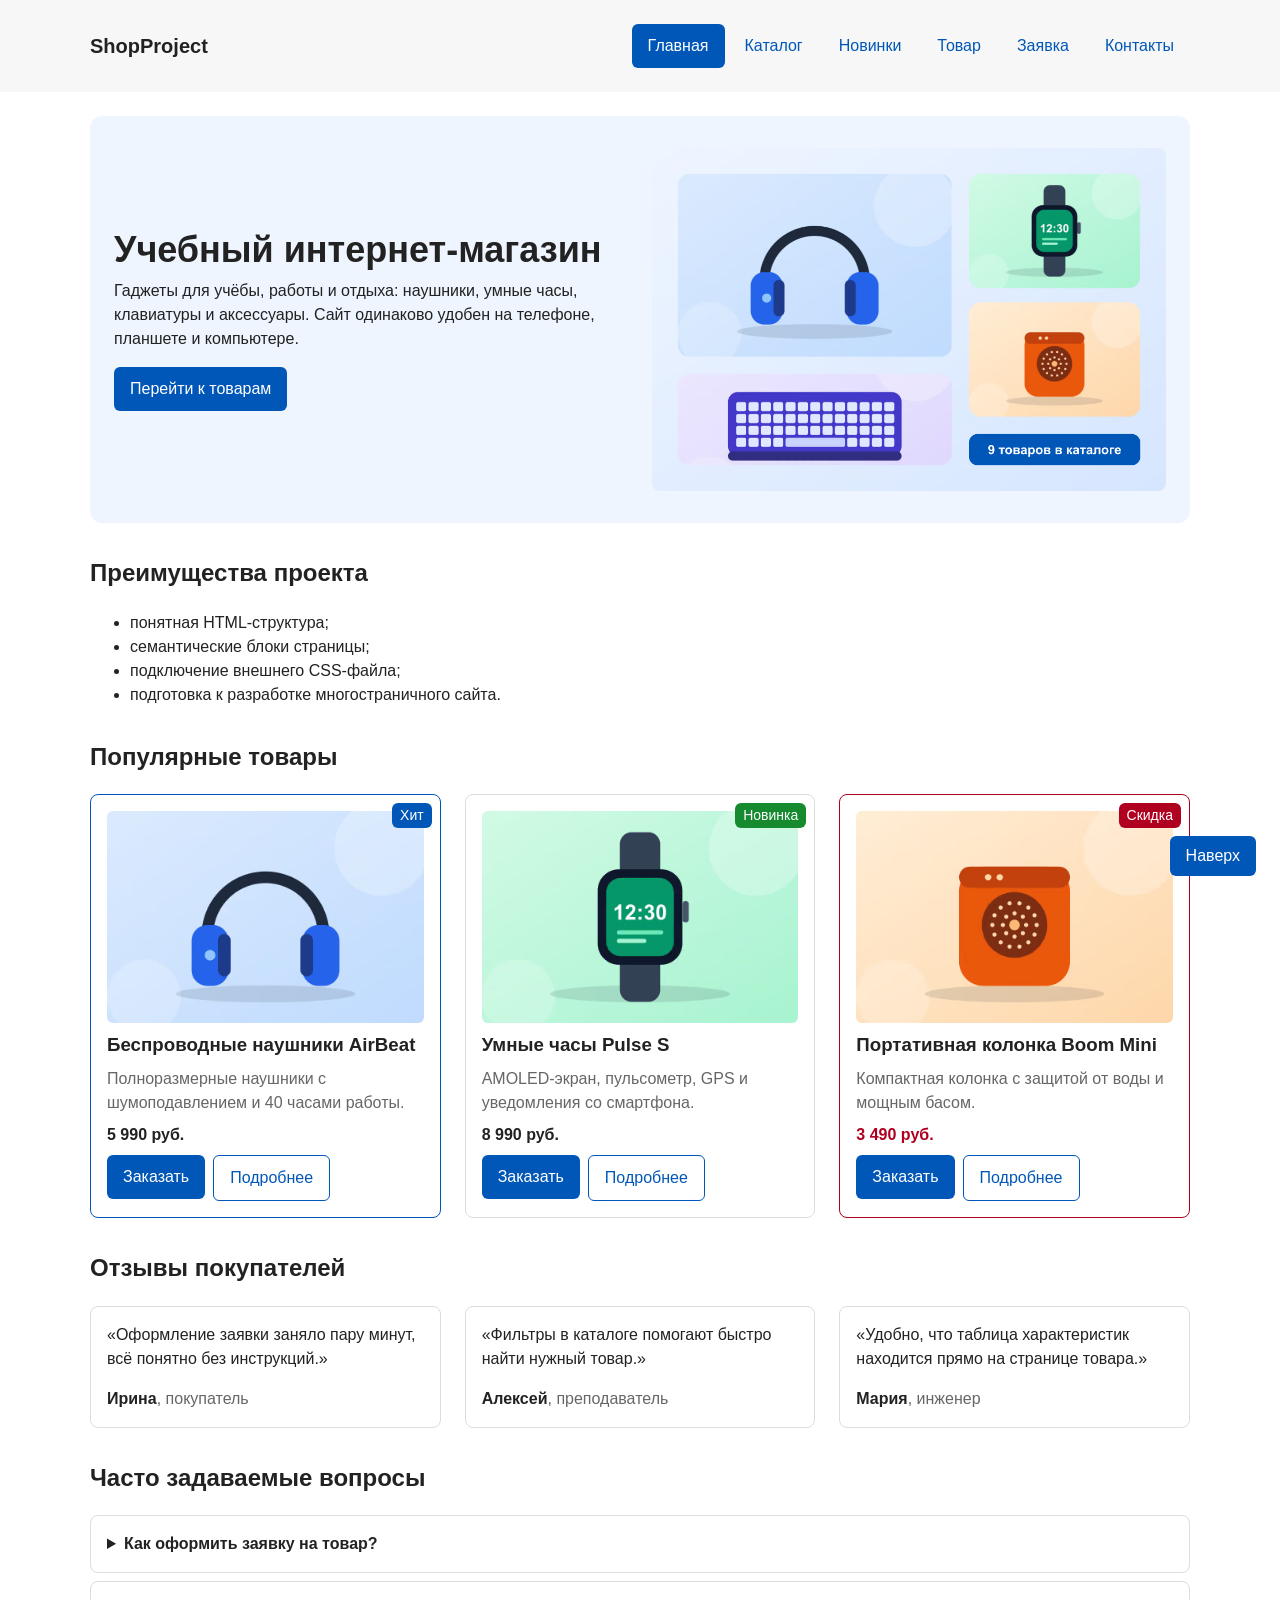
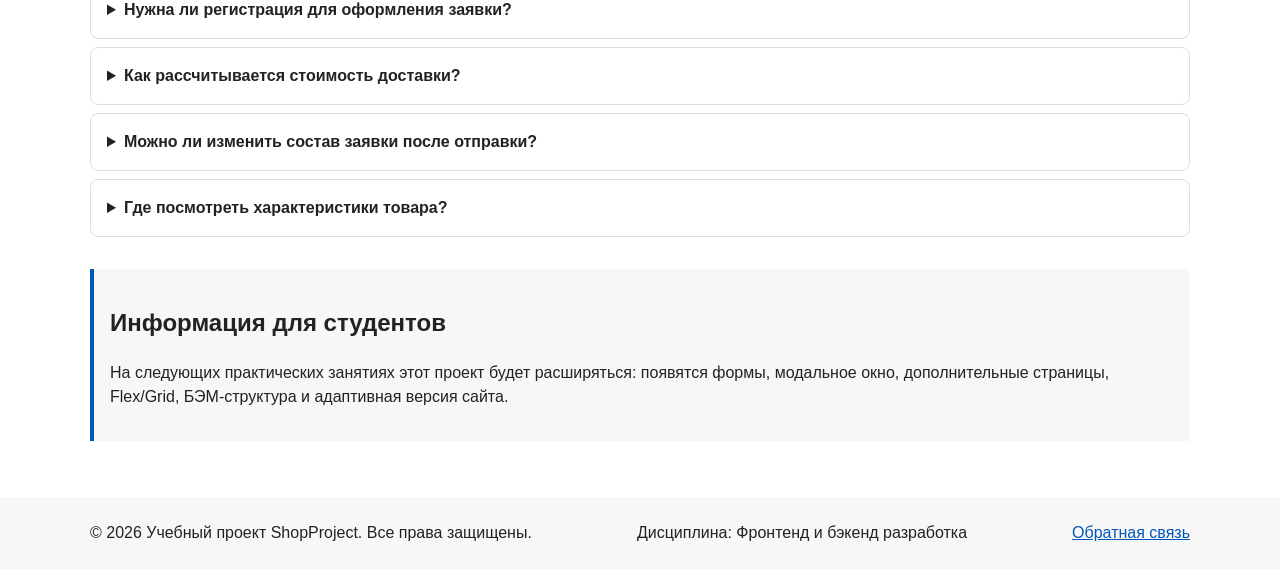
==== commit 54744eb0: "feat: адаптивные таблицы, формы и страница контактов - таблицы обёрнуты в .table-wrapper с горизонта" ====
--- a/index.html
+++ b/index.html
@@ -250,9 +250,12 @@
     </aside>
   </main>
 
-  <footer id="contacts">
-    <p>&copy; 2026 Учебный проект. Все права защищены.</p>
-    <p>Дисциплина: Фронтенд и бэкенд разработка</p>
+  <footer class="site-footer" id="contacts">
+    <div class="site-footer__inner">
+      <p class="site-footer__text">&copy; 2026 Учебный проект ShopProject. Все права защищены.</p>
+      <p class="site-footer__text">Дисциплина: Фронтенд и бэкенд разработка</p>
+      <a class="site-footer__link" href="contacts.html#feedback">Обратная связь</a>
+    </div>
   </footer>
 
   <dialog
--- a/css/style.css
+++ b/css/style.css
@@ -41,6 +41,11 @@
   box-sizing: border-box;
 }
 
+/* Атрибут hidden всегда скрывает элемент, даже если у класса задан display: flex */
+[hidden] {
+  display: none !important;
+}
+
 html {
   scroll-behavior: smooth;
 }
@@ -499,6 +504,40 @@
   margin-top: 0;
 }
 
+/* Заголовок фильтров и кнопка «Показать фильтры» в одной строке */
+.catalog-filters__header {
+  display: flex;
+  flex-wrap: wrap;
+  align-items: center;
+  justify-content: space-between;
+  gap: var(--space-sm);
+}
+
+.catalog-filters__title {
+  margin: 0;
+}
+
+/* На телефоне при работающем JS фильтры свёрнуты до нажатия кнопки */
+.catalog-filters__toggle {
+  display: none;
+}
+
+.js .catalog-filters__toggle {
+  display: inline-block;
+}
+
+.catalog-filters__panel {
+  margin-top: var(--space-md);
+}
+
+.js .catalog-filters__panel {
+  display: none;
+}
+
+.js .catalog-filters--open .catalog-filters__panel {
+  display: block;
+}
+
 .catalog-products {
   grid-area: products;
   min-width: 0;
@@ -527,11 +566,14 @@
   margin-bottom: var(--space-sm);
 }
 
-/* Категории — чекбокс и подпись в одну строку */
+/* Категории — чекбокс и подпись в одну строку, каждый пункт на своей строке
+   высотой не меньше 44px, чтобы по нему было легко попасть пальцем */
 .filters-form__label--choice {
-  display: inline-flex;
+  display: flex;
   align-items: center;
   gap: var(--space-sm);
+  min-height: 44px;
+  margin-bottom: 0;
   cursor: pointer;
 }
 
@@ -559,6 +601,30 @@
 .filters-form__input:focus-visible {
   outline: 2px solid var(--color-primary);
   outline-offset: 2px;
+}
+
+.filters-form__checkbox {
+  width: 20px;
+  height: 20px;
+}
+
+.filters-form__actions {
+  display: flex;
+  flex-wrap: wrap;
+  gap: var(--space-sm);
+}
+
+/* Счётчик найденных товаров и пустой результат */
+.catalog-products__status {
+  margin: 0 0 var(--space-md);
+  color: var(--color-muted);
+}
+
+.catalog-products__empty {
+  margin: var(--space-md) 0 0;
+  padding: var(--space-md);
+  border-left: 4px solid var(--color-primary);
+  background-color: var(--color-surface);
 }
 
 /* Сетка карточек — CSS Grid. На телефоне одна колонка,
@@ -678,6 +744,18 @@
   margin-top: var(--space-sm);
 }
 
+/* Обёртка таблицы: если таблица шире экрана, прокручивается только она,
+   а не вся страница */
+.table-wrapper {
+  overflow-x: auto;
+  -webkit-overflow-scrolling: touch;
+}
+
+.table-wrapper:focus-visible {
+  outline: 2px solid var(--color-primary);
+  outline-offset: 3px;
+}
+
 .product-table {
   width: 100%;
   border-collapse: collapse;
@@ -703,6 +781,68 @@
 
 .product-table tbody tr:hover {
   background-color: var(--color-surface-accent);
+}
+
+/* --- Мобильный вид таблиц (Mobile First): каждая строка — карточка.
+   Обычная табличная раскладка включается в responsive.css с 600px --- */
+.product-table,
+.product-table caption,
+.product-table tbody,
+.product-table tr,
+.product-table th,
+.product-table td {
+  display: block;
+}
+
+/* Шапка таблицы на телефоне не нужна: подписи берутся из data-label */
+.product-table thead {
+  display: none;
+}
+
+.product-table tr {
+  margin-bottom: var(--space-sm);
+  border: 1px solid var(--color-border);
+  border-radius: var(--radius-sm);
+}
+
+.product-table th,
+.product-table td {
+  border: none;
+}
+
+/* Характеристики: название слева, значение справа */
+.product-table--specs tr {
+  display: grid;
+  /* Колонка названий не уже 8.5em — иначе «Подключение» рвётся посередине */
+  grid-template-columns: minmax(8.5em, 2fr) minmax(0, 3fr);
+}
+
+.product-table--specs th,
+.product-table--specs td {
+  padding: var(--space-sm) var(--space-sm) var(--space-sm) var(--space-md);
+}
+
+.product-table--specs th {
+  color: var(--color-muted);
+  font-weight: 400;
+}
+
+/* Сравнение тарифов: название тарифа — заголовок карточки,
+   у остальных ячеек подпись из data-label */
+.product-table--compare th {
+  background-color: var(--color-surface);
+  border-bottom: 1px solid var(--color-border);
+}
+
+.product-table--compare td {
+  display: flex;
+  justify-content: space-between;
+  gap: var(--space-md);
+}
+
+.product-table--compare td::before {
+  content: attr(data-label);
+  color: var(--color-muted);
 }
 
 /* ===============================
@@ -956,3 +1096,60 @@
 }
 
 /* Адаптивные правила (медиазапросы) вынесены в отдельный файл css/responsive.css */
+
+/* ===============================
+   11. Контакты и подвал
+   =============================== */
+
+/* Карточки контактов: на телефоне друг под другом,
+   с 768px responsive.css выстраивает их в три колонки (Grid) */
+.contacts-list {
+  display: grid;
+  grid-template-columns: minmax(0, 1fr);
+  gap: var(--space-md);
+  padding: 0;
+  margin: var(--space-lg) 0 0;
+  list-style: none;
+}
+
+.contacts-list__item {
+  display: flex;
+  flex-direction: column;
+  gap: var(--space-xs);
+  padding: var(--space-md);
+  border: 1px solid var(--color-border);
+  border-radius: var(--radius-md);
+  background-color: var(--color-surface);
+}
+
+.contacts-list__label {
+  font-size: 14px;
+  color: var(--color-muted);
+}
+
+.contacts-list__value {
+  font-size: 18px;
+  font-weight: 700;
+}
+
+.contacts-list__note {
+  font-size: 14px;
+  color: var(--color-muted);
+}
+
+/* Подвал: на телефоне строки друг под другом, с 768px — в одну строку (Flexbox) */
+.site-footer__inner {
+  max-width: var(--container-width);
+  margin: 0 auto;
+  display: flex;
+  flex-direction: column;
+  gap: var(--space-sm);
+}
+
+.site-footer__text {
+  margin: 0;
+}
+
+.site-footer__link {
+  align-self: flex-start;
+}
--- a/css/responsive.css
+++ b/css/responsive.css
@@ -43,6 +43,61 @@
   .reviews-grid {
     grid-template-columns: repeat(2, minmax(0, 1fr));
   }
+
+  /* Открытый фильтр на планшете: «Категория» и «Цена» рядом,
+     кнопки на всю ширину под ними */
+  .filters-form {
+    grid-template-columns: repeat(2, minmax(0, 1fr));
+  }
+
+  .filters-form__actions {
+    grid-column: 1 / -1;
+  }
+
+  /* Таблицы — снова обычные таблицы. Если таблица шире экрана,
+     прокручивается только .table-wrapper, а не вся страница */
+  .product-table {
+    display: table;
+    min-width: 640px;
+  }
+
+  .product-table caption {
+    display: table-caption;
+  }
+
+  .product-table thead {
+    display: table-header-group;
+  }
+
+  .product-table tbody {
+    display: table-row-group;
+  }
+
+  .product-table tr,
+  .product-table--specs tr {
+    display: table-row;
+    margin: 0;
+    border: none;
+  }
+
+  .product-table th,
+  .product-table td,
+  .product-table--compare td {
+    display: table-cell;
+    border: 1px solid var(--color-border);
+  }
+
+  .product-table--specs th {
+    color: var(--color-text);
+  }
+
+  .product-table--compare th {
+    background-color: transparent;
+  }
+
+  .product-table--compare td::before {
+    content: none;
+  }
 }
 
 
@@ -80,6 +135,33 @@
     grid-template-columns: repeat(2, minmax(0, 1fr));
   }
 
+  /* Формы на страницах заявки и контактов — две колонки,
+     длинные поля (тема, комментарий, согласие, кнопки) — на всю ширину */
+  .order-form--page {
+    display: grid;
+    grid-template-columns: repeat(2, minmax(0, 1fr));
+    column-gap: var(--space-lg);
+    max-width: 760px;
+  }
+
+  .order-form__field--full {
+    grid-column: 1 / -1;
+  }
+
+  /* Контакты — три карточки в ряд */
+  .contacts-list {
+    grid-template-columns: repeat(3, minmax(0, 1fr));
+  }
+
+  /* Подвал — в одну строку */
+  .site-footer__inner {
+    flex-direction: row;
+    flex-wrap: wrap;
+    align-items: center;
+    justify-content: space-between;
+    gap: var(--space-sm) var(--space-lg);
+  }
+
   .to-top {
     right: var(--space-lg);
     bottom: var(--space-lg);
@@ -123,6 +205,20 @@
     z-index: 1;
   }
 
+  /* В боковой колонке фильтры всегда открыты, поля — в одну колонку */
+  .catalog-filters__toggle,
+  .js .catalog-filters__toggle {
+    display: none;
+  }
+
+  .js .catalog-filters__panel {
+    display: block;
+  }
+
+  .filters-form {
+    grid-template-columns: minmax(0, 1fr);
+  }
+
   .products-grid,
   .reviews-grid {
     grid-template-columns: repeat(3, minmax(0, 1fr));
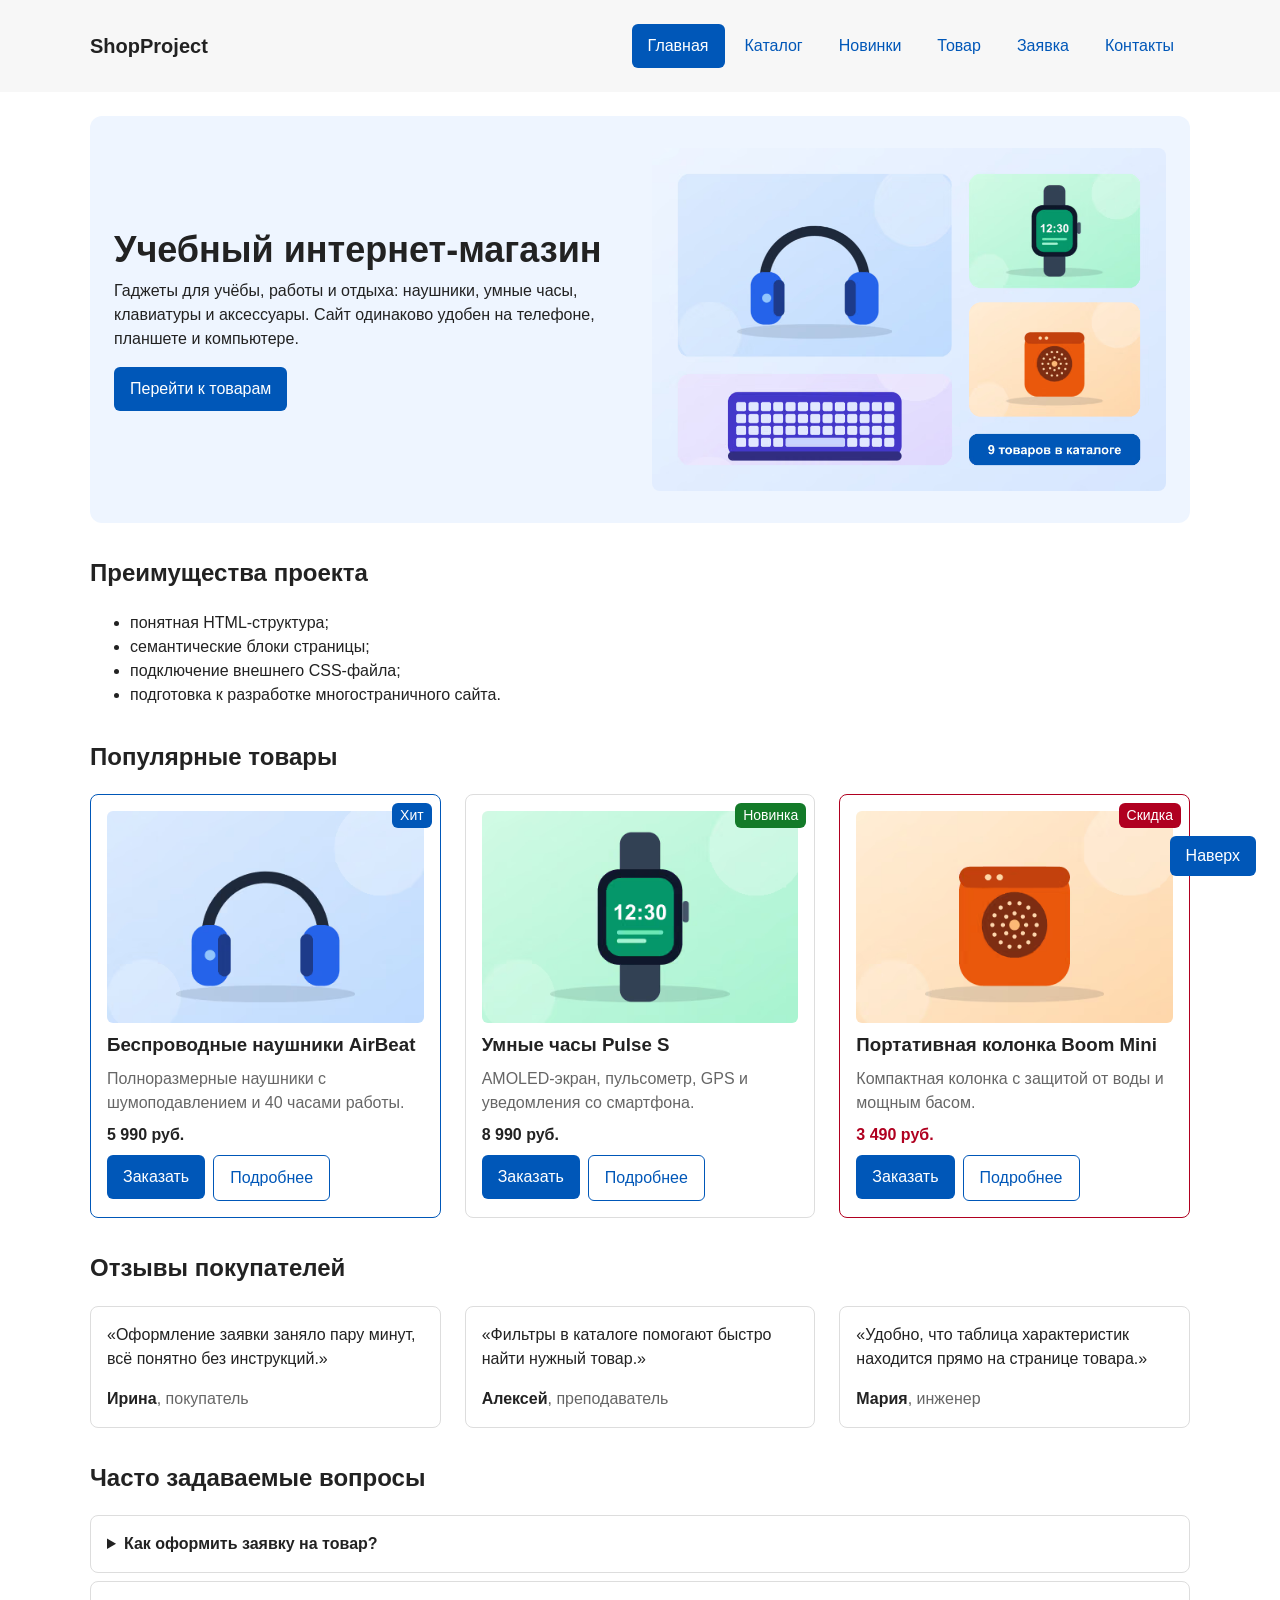
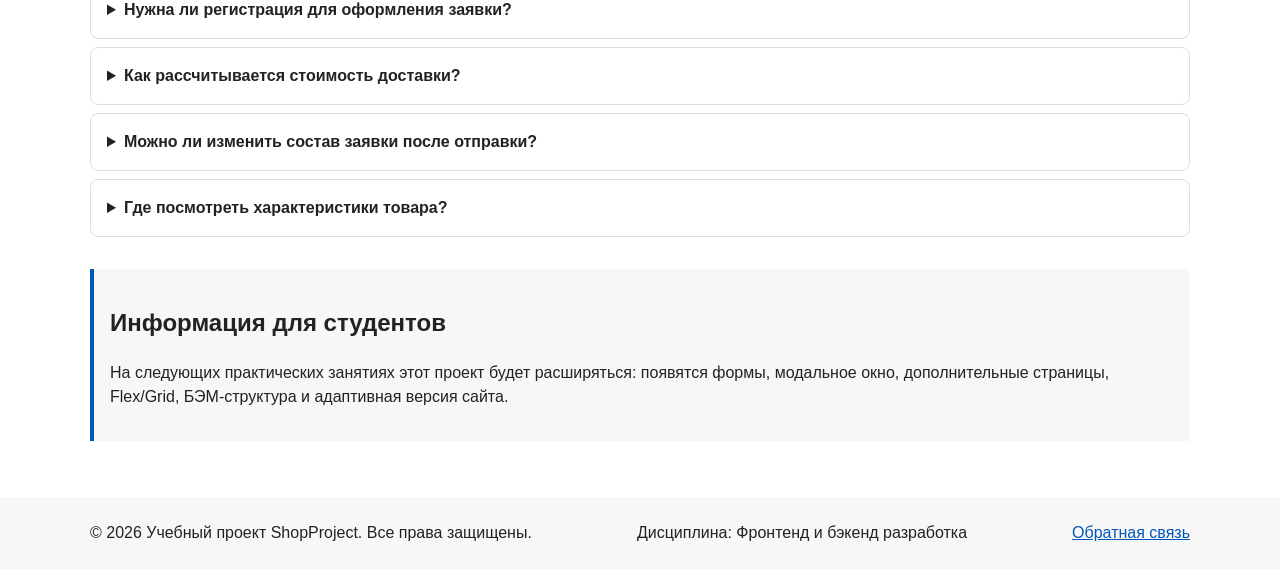
==== commit 38c2391a: "feat: доступность — skip-link, фокус, контраст, модальное окно - ссылка «Перейти к основному содержи" ====
--- a/index.html
+++ b/index.html
@@ -4,18 +4,21 @@
   <meta charset="UTF-8">
   <meta property="og:type" content="website">
   <meta property="og:title" content="Учебный интернет-магазин">
-  <meta property="og:description" content="Учебный frontend-проект интернет-магазина.">
-  <meta property="og:image" content="https://gothplug.github.io/kr1_front/images/preview.jpg">
+  <meta property="og:description" content="Адаптивный учебный интернет-магазин: Mobile First, responsive images, доступность.">
+  <meta property="og:image" content="https://gothplug.github.io/kr3-responsive-shop/images/og-preview.jpg">
   <meta name="viewport" content="width=device-width, initial-scale=1.0">
   <meta name="description" content="Главная страница учебного интернет-магазина: преимущества проекта и популярные товары.">
   <title>Учебный интернет-магазин</title>
+  <link rel="icon" href="images/favicon.svg" type="image/svg+xml">
   <script>document.documentElement.classList.add("js");</script>
   <link rel="stylesheet" href="css/style.css">
   <link rel="stylesheet" href="css/responsive.css">
   <script src="js/main.js" defer></script>
 </head>
 <body>
-  <header>
+  <a class="skip-link" href="#main">Перейти к основному содержимому</a>
+
+  <header id="top">
     <div class="site-header">
       <a class="site-logo" href="index.html">ShopProject</a>
 
@@ -42,7 +45,7 @@
     </div>
   </header>
 
-  <main>
+  <main id="main" tabindex="-1">
     <section class="hero">
       <div class="hero__content">
         <h1>Учебный интернет-магазин</h1>
@@ -111,7 +114,7 @@
             <button class="button button--primary product-card__button product-card__button--order" type="button" data-product="Беспроводные наушники AirBeat">
               Заказать
             </button>
-            <a class="button button--secondary product-card__button" href="product.html">Подробнее</a>
+            <a class="button button--secondary product-card__button" href="product.html">Подробнее<span class="visually-hidden"> о товаре «Беспроводные наушники AirBeat»</span></a>
           </div>
         </article>
 
@@ -132,7 +135,7 @@
             <button class="button button--primary product-card__button product-card__button--order" type="button" data-product="Умные часы Pulse S">
               Заказать
             </button>
-            <a class="button button--secondary product-card__button" href="product.html">Подробнее</a>
+            <a class="button button--secondary product-card__button" href="product.html">Подробнее<span class="visually-hidden"> о товаре «Умные часы Pulse S»</span></a>
           </div>
         </article>
 
@@ -153,7 +156,7 @@
             <button class="button button--primary product-card__button product-card__button--order" type="button" data-product="Портативная колонка Boom Mini">
               Заказать
             </button>
-            <a class="button button--secondary product-card__button" href="product.html">Подробнее</a>
+            <a class="button button--secondary product-card__button" href="product.html">Подробнее<span class="visually-hidden"> о товаре «Портативная колонка Boom Mini»</span></a>
           </div>
         </article>
       </div>
@@ -385,6 +388,6 @@
     Форма успешно отправлена!
   </p>
 
-  <a class="to-top" href="#" aria-label="Наверх">Наверх</a>
+  <a class="to-top" href="#top">Наверх</a>
 </body>
 </html>
--- a/css/style.css
+++ b/css/style.css
@@ -13,7 +13,7 @@
   --color-surface: #f7f7f7;
   --color-surface-accent: #eef5ff;
   --color-danger: #b00020;
-  --color-success: #168a2f;
+  --color-success: #137a29; /* было #168a2f — контраст с белым 4,46:1, нужно не меньше 4,5:1 */
   --color-success-bg: #eefaf0;
   --color-white: #ffffff;
 
@@ -853,7 +853,10 @@
   position: relative;
   z-index: 100;
   width: min(100% - 32px, 560px);
-  padding: var(--space-lg);
+  /* На невысоком экране телефона окно не выходит за край — прокручивается внутри */
+  max-height: calc(100dvh - 32px);
+  overflow-y: auto;
+  padding: var(--space-lg) var(--space-md);
   border: none;
   border-radius: var(--radius-lg);
   animation: dialog-appear 0.2s ease-out;
@@ -1153,3 +1156,68 @@
 .site-footer__link {
   align-self: flex-start;
 }
+
+/* ===============================
+   12. Доступность
+   =============================== */
+
+/* Ссылка пропуска: спрятана за краем экрана и появляется при фокусе с клавиатуры */
+.skip-link {
+  position: absolute;
+  top: var(--space-sm);
+  left: var(--space-sm);
+  z-index: 200;
+  padding: var(--space-sm) var(--space-md);
+  color: var(--color-white);
+  background-color: var(--color-primary-dark);
+  border-radius: var(--radius-sm);
+  transform: translateY(-200%);
+}
+
+.skip-link:focus {
+  transform: none;
+}
+
+/* Текст только для экранного диктора: на экране не виден, но читается */
+.visually-hidden {
+  position: absolute;
+  width: 1px;
+  height: 1px;
+  margin: -1px;
+  padding: 0;
+  overflow: hidden;
+  clip: rect(0 0 0 0);
+  white-space: nowrap;
+  border: 0;
+}
+
+/* Единый заметный фокус для всех интерактивных элементов */
+:focus-visible {
+  outline: 3px solid var(--color-primary);
+  outline-offset: 3px;
+}
+
+/* main получает фокус программно (после ссылки пропуска) — рамка вокруг всей страницы не нужна */
+main:focus,
+main:target {
+  outline: none;
+}
+
+.order-form__checkbox[aria-invalid="true"] {
+  outline: 2px solid var(--color-danger);
+  outline-offset: 2px;
+}
+
+/* Если в системе включено «Уменьшить движение» — отключаем анимации и плавную прокрутку */
+@media (prefers-reduced-motion: reduce) {
+  html {
+    scroll-behavior: auto;
+  }
+
+  *,
+  *::before,
+  *::after {
+    animation-duration: 0.01ms !important;
+    transition-duration: 0.01ms !important;
+  }
+}
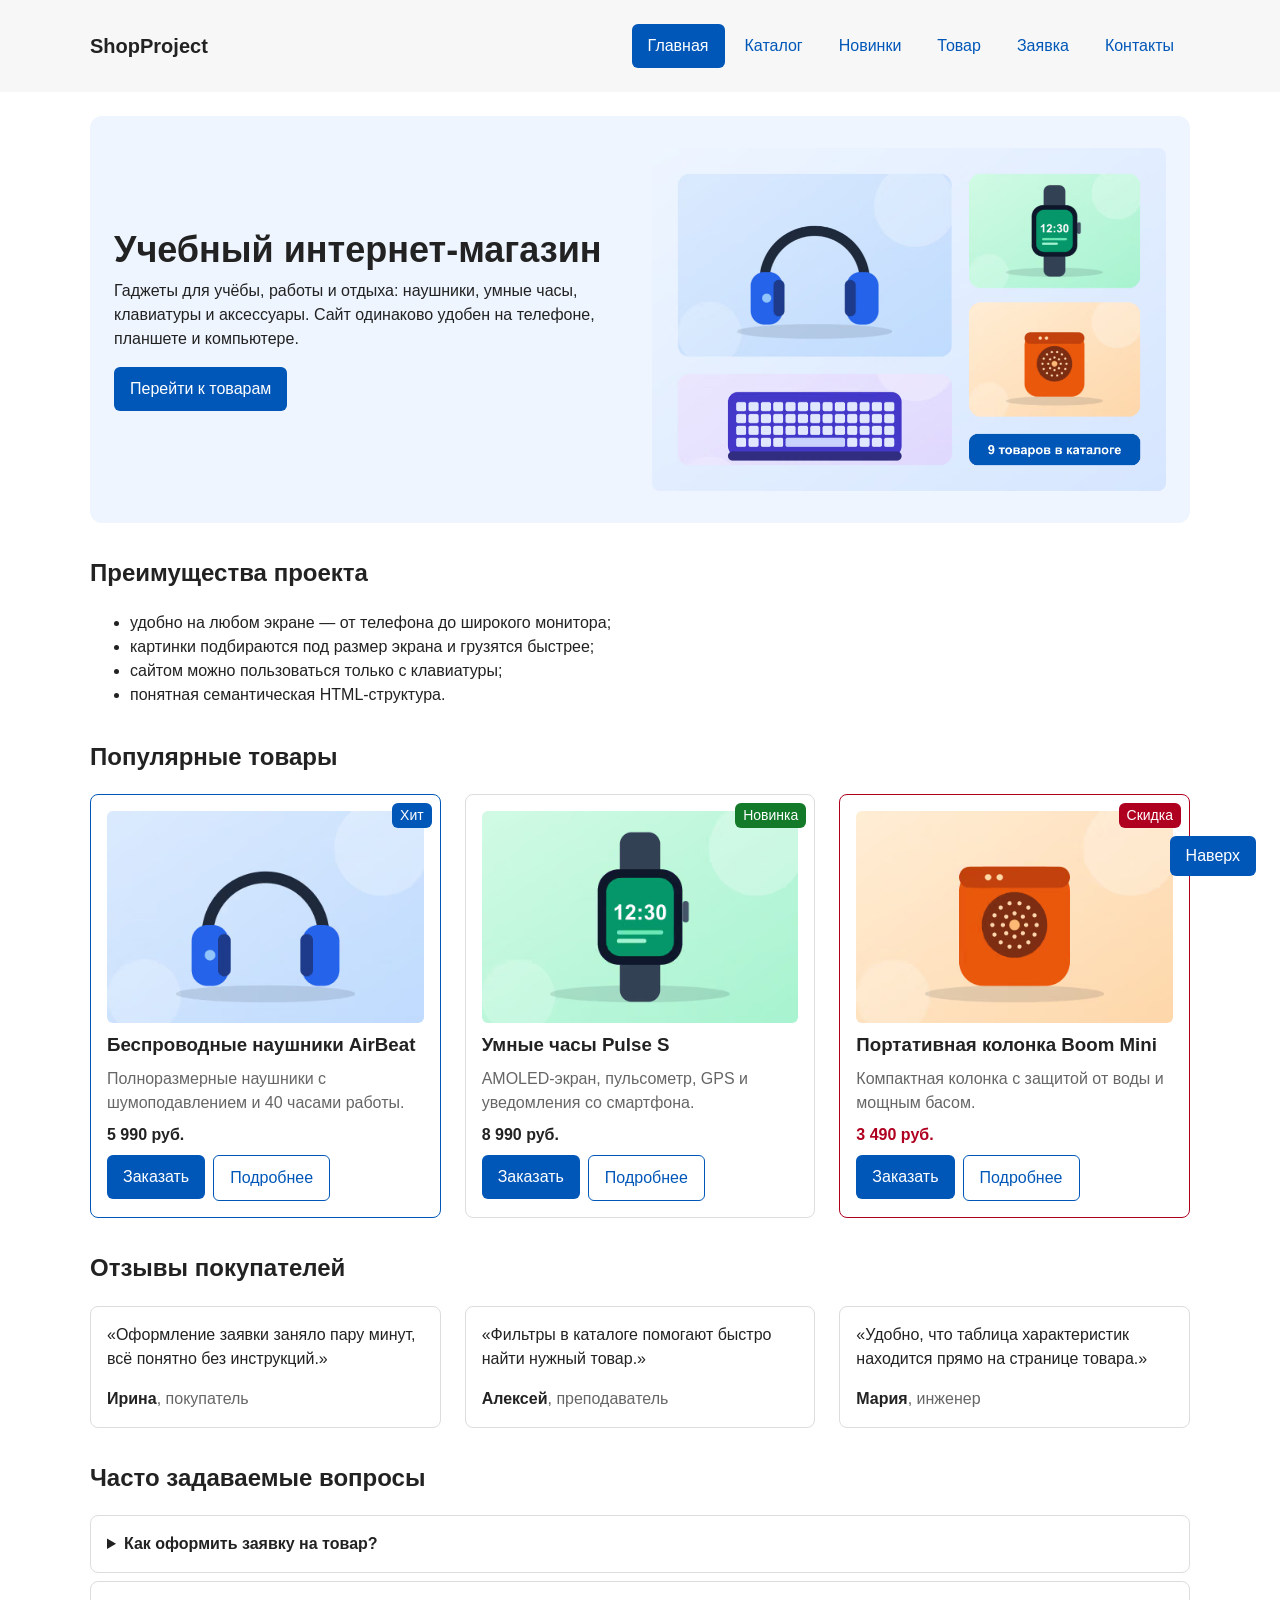
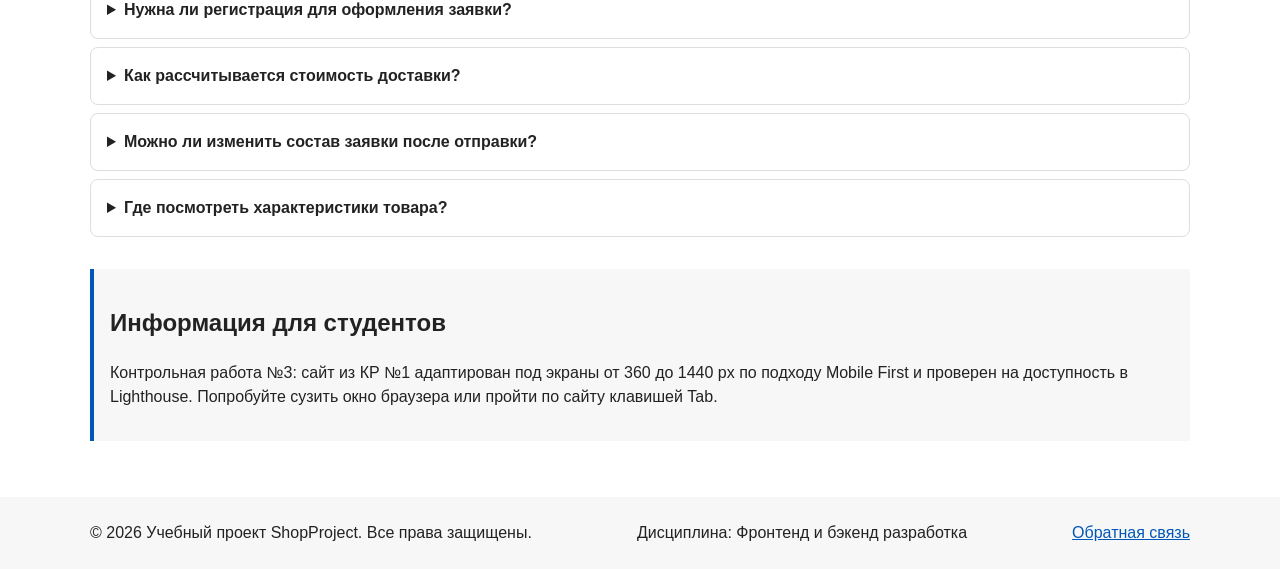
==== commit 17cfe5ee: "docs: README КР №3, отчёты Lighthouse и скриншоты ширин - README: адаптивные решения, точки перелома" ====
--- a/index.html
+++ b/index.html
@@ -86,10 +86,10 @@
       <h2>Преимущества проекта</h2>
 
       <ul class="advantages-list">
-        <li>понятная HTML-структура;</li>
-        <li>семантические блоки страницы;</li>
-        <li>подключение внешнего CSS-файла;</li>
-        <li>подготовка к разработке многостраничного сайта.</li>
+        <li>удобно на любом экране — от телефона до широкого монитора;</li>
+        <li>картинки подбираются под размер экрана и грузятся быстрее;</li>
+        <li>сайтом можно пользоваться только с клавиатуры;</li>
+        <li>понятная семантическая HTML-структура.</li>
       </ul>
     </section>
 
@@ -246,9 +246,9 @@
     <aside class="aside-info">
       <h2>Информация для студентов</h2>
       <p>
-        На следующих практических занятиях этот проект будет расширяться:
-        появятся формы, модальное окно, дополнительные страницы, Flex/Grid,
-        БЭМ-структура и адаптивная версия сайта.
+        Контрольная работа №3: сайт из КР №1 адаптирован под экраны от 360 до 1440 px
+        по подходу Mobile First и проверен на доступность в Lighthouse.
+        Попробуйте сузить окно браузера или пройти по сайту клавишей Tab.
       </p>
     </aside>
   </main>
